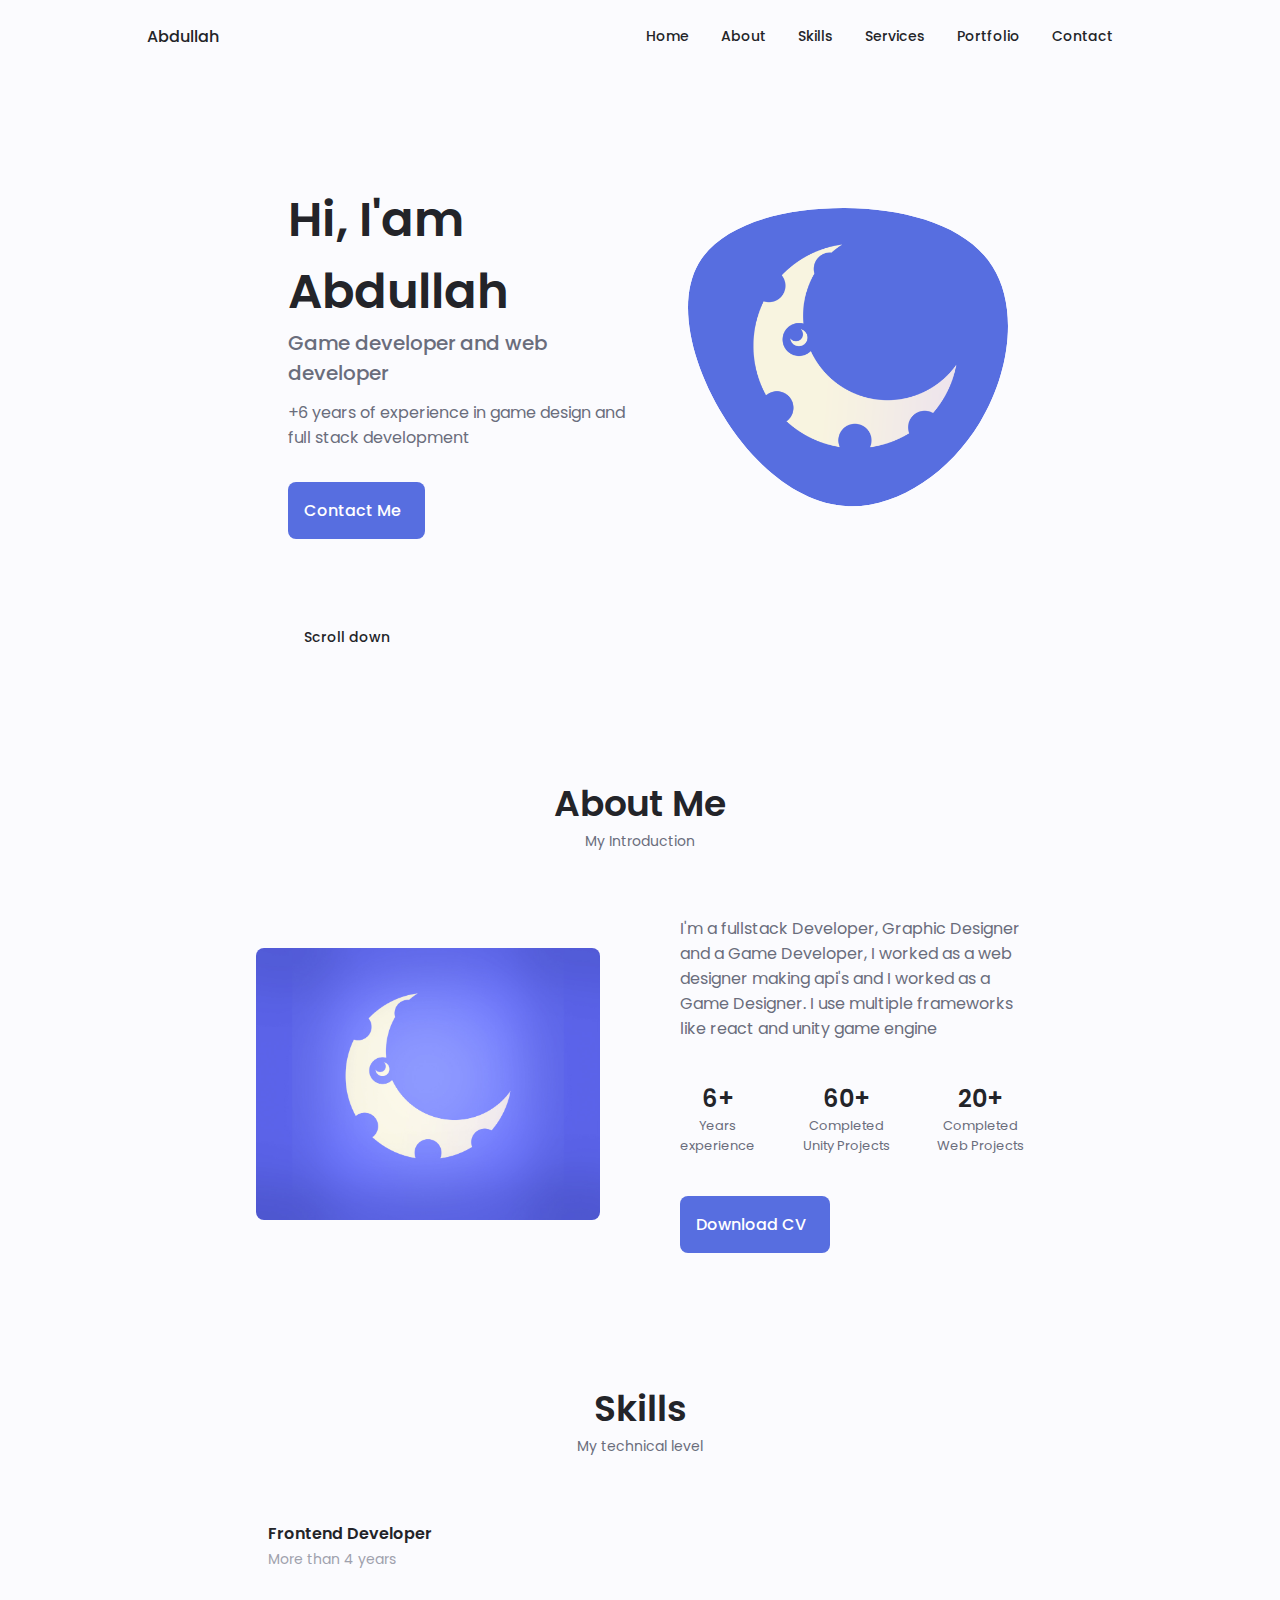
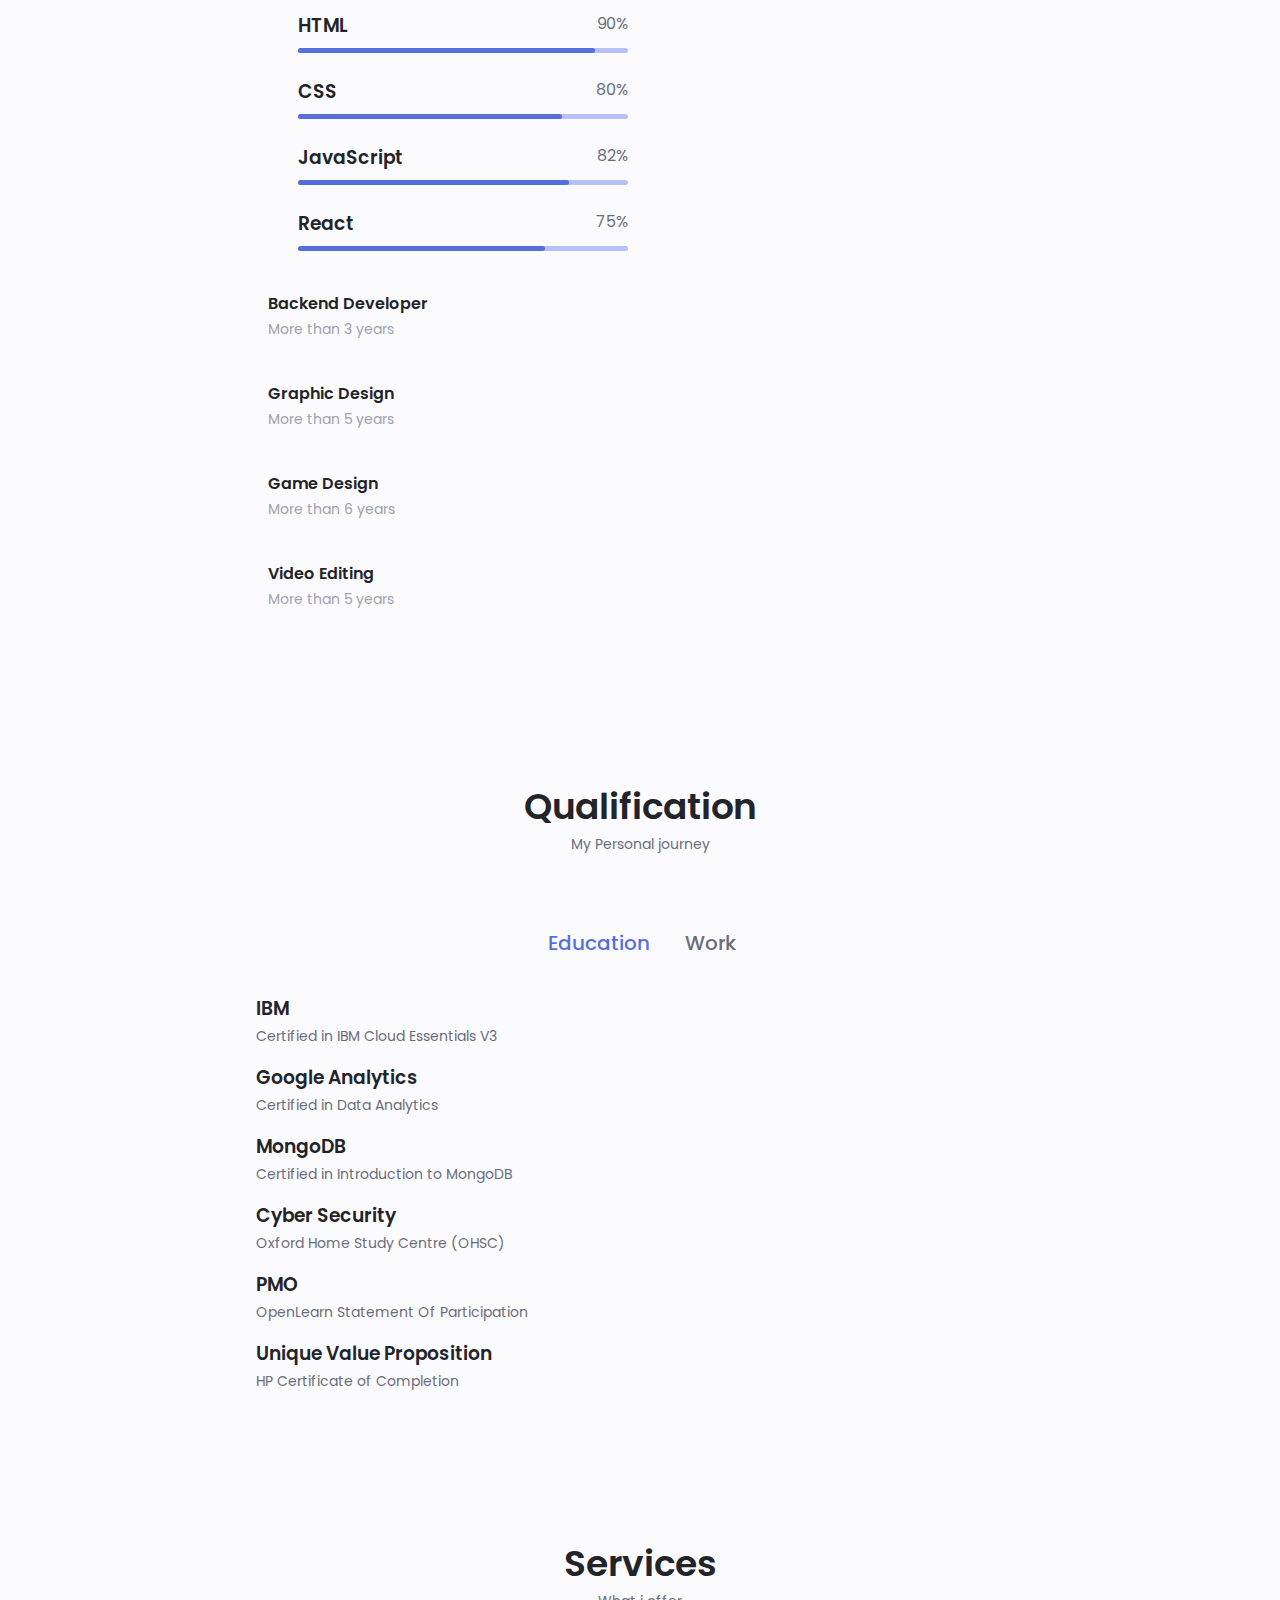
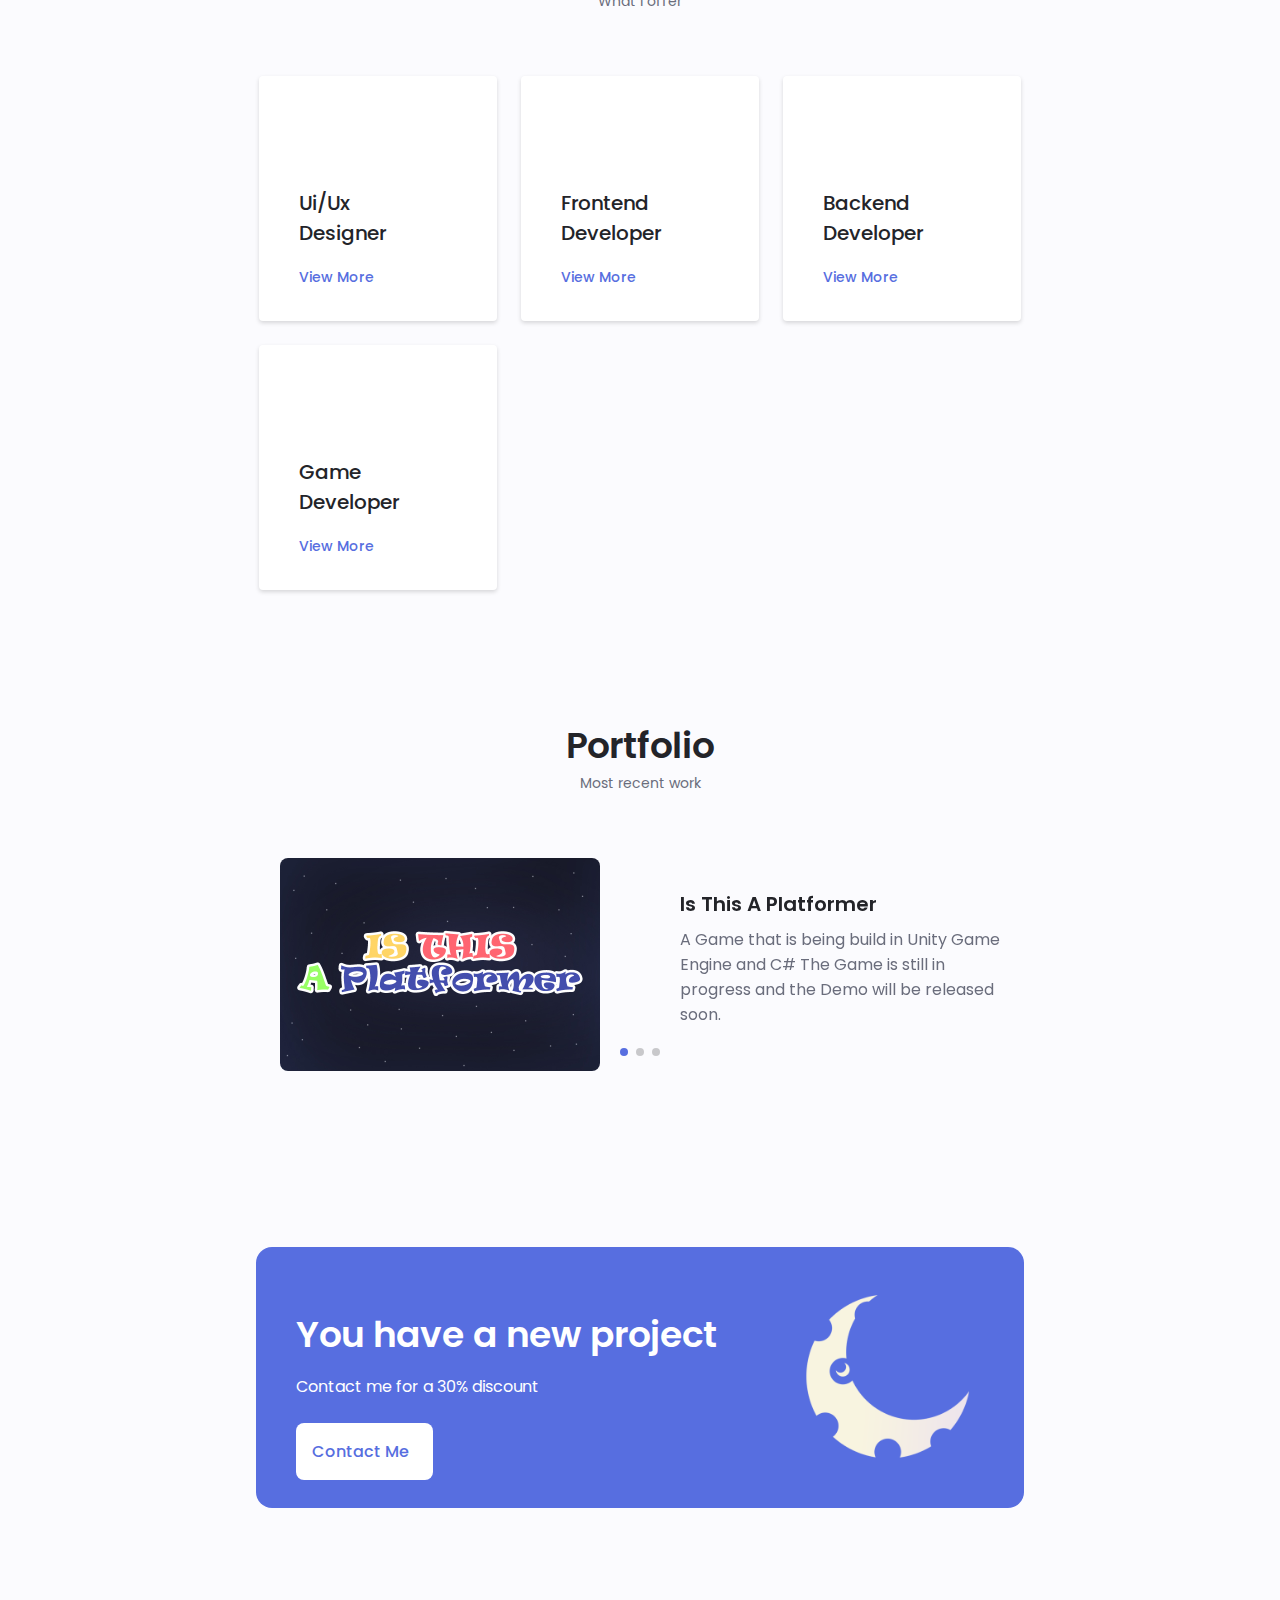
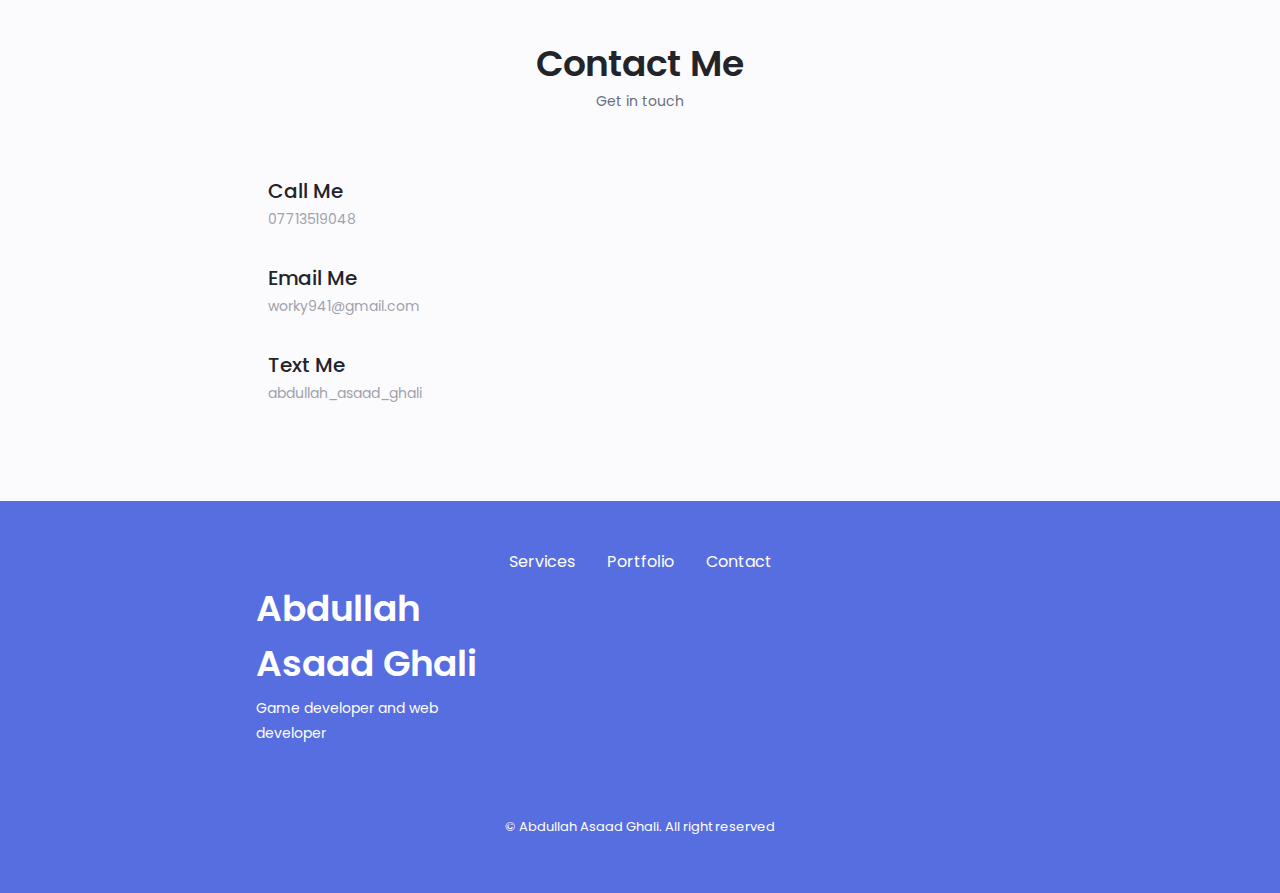
==== index.html @ 61ffcf7c "Add files via upload" ====
<!DOCTYPE html>
<html lang="en">
<head>
    <meta charset="UTF-8">
    <meta http-equiv="X-UA-Compatible" content="IE=edge">
    <meta name="viewport" content="width=device-width, initial-scale=1.0">
    <!--==================== UNICONS ====================-->
    <link rel="stylesheet" href="https://unicons.iconscout.com/release/v4.0.8/css/line.css">
    <!--==================== SWIPER JS ====================-->
    <link rel="stylesheet" href="https://cdn.jsdelivr.net/npm/swiper@10/swiper-bundle.min.css"/>
    <!--==================== MAIN JS ====================-->
    <link rel="stylesheet" href="Css/style.css">
    <title>Home Page</title>
</head>
<body>
    <!--==================== HEADER ====================-->
    <header class="header" id="header">
        <nav class="nav container">
            <a href="index.html" class="nav__logo">Abdullah</a>

            <div class="nav__menu" id="nav-menu">
                <ul class="nav__list grid">
                    <li class="nav__item">
                        <a href="#home" class="nav__link">
                            <i class="uil uil-estate nav__icon"></i> Home
                        </a>
                    </li>

                    <li class="nav__item">
                        <a href="#about" class="nav__link">
                            <i class="uil uil-user nav__icon"></i> About
                        </a>
                    </li>

                    <li class="nav__item">
                        <a href="#skills" class="nav__link">
                            <i class="uil uil-file-download-alt nav__icon"></i> Skills
                        </a>
                    </li>

                    <li class="nav__item">
                        <a href="#services" class="nav__link">
                            <i class="uil uil-briefcase-alt nav__icon"></i> Services
                        </a>
                    </li>

                    <li class="nav__item">
                        <a href="#portfolio" class="nav__link">
                            <i class="uil uil-scenery nav__icon"></i> Portfolio
                        </a>
                    </li>

                    <li class="nav__item">
                        <a href="#contact" class="nav__link">
                            <i class="uil uil-message nav__icon"></i> Contact
                        </a>
                    </li>
                </ul>
                <i class="uil uil-times nav__close" id="nav-close"></i>
            </div>

            <div class="nav_btns">
                <!--Theme change Button-->
                <i class="uil uil-moon change-theme" id="theme-button"></i>

                <div class="nav_toggle" id="nav-toggle">
                    <i class="uil uil-apps"></i>
                </div>
            </div>
        </nav>
    </header>

    <!--==================== MAIN ====================-->
    <main class="main">
        <!--==================== HOME ====================-->
        <section class="home section" id="home">
            <div class="home__container container grid">
                <div class="home__content grid">
                    <div class="home__social">
                        <a href="https://www.facebook.com/CAAGHH?mibextid=ZbWKwL" target="_blank" class="home__social-icon">
                            <i class="uil uil-facebook"></i>
                        </a>

                        <a href="https://instagram.com/abdullah_asaad_ghali?utm_source=qr&igshid=MzNlNGNkZWQ4Mg%3D%3D" target="_blank" class="home__social-icon">
                            <i class="uil uil-instagram"></i>
                        </a>

                        <a href="https://www.linkedin.com/in/abdullah-asaad-ghali-0137a5255/" target="_blank" class="home__social-icon">
                            <i class="uil uil-linkedin"></i>
                        </a>
                    </div>

                    <div class="home__img">
                        <svg class="home__blob" viewBox="0 0 200 187" xmlns="http://www.w3.org/2000/svg" xmlns:xlink="http://www.w3.org/1999/xlink">
                            <mask id="mask0" mask-type="alpha">
                                <path d="M190.312 36.4879C206.582 62.1187 201.309 102.826 182.328 134.186C163.346 165.547 
                                130.807 187.559 100.226 186.353C69.6454 185.297 41.0228 161.023 21.7403 129.362C2.45775 
                                97.8511 -7.48481 59.1033 6.67581 34.5279C20.9871 10.1032 59.7028 -0.149132 97.9666 
                                0.00163737C136.23 0.303176 174.193 10.857 190.312 36.4879Z"/>
                            </mask>
                            <g mask="url(#mask0)">
                                <path d="M190.312 36.4879C206.582 62.1187 201.309 102.826 182.328 134.186C163.346 
                                165.547 130.807 187.559 100.226 186.353C69.6454 185.297 41.0228 161.023 21.7403 
                                129.362C2.45775 97.8511 -7.48481 59.1033 6.67581 34.5279C20.9871 10.1032 59.7028 
                                -0.149132 97.9666 0.00163737C136.23 0.303176 174.193 10.857 190.312 36.4879Z"/>
                                
                                <image class="home__blob-img" x='12' y='18' href="images/perfil.png"/>
                            </g>
                        </svg>
                    </div>

                    <div class="home__data">
                        <h1 class="home__title">Hi, I'am Abdullah</h1>
                        <h3 class="home__subtitle">Game developer and web developer</h3>
                        <p class="home__description">+6 years of experience in game design and full stack development</p>
                        <a href="#contact" class="button button--flex">
                            Contact Me<i class="uil uil-message button__icon"></i>
                        </a>
                    </div>
                </div>

                <div class="home__scroll">
                    <a href="#about" class="home__scroll-button button--flex">
                        <i class="uil uil-mouse-alt home__scroll-mouse"></i>
                        <span class="home__scroll-name">Scroll down</span>
                        <i class="uil uil-arrow-down home__scroll-arrow"></i>
                    </a>
                </div>
            </div>
        </section>

        <!--==================== ABOUT ====================-->
        <section class="about section" id="about">
            <h2 class="section__title">About Me</h2>
            <span class="section__subtitle">My Introduction</span>

            <div class="about__container container grid">
                <img src="images/about.jpg" class="about__img">

                <div class="about__data">
                    <p class="about__description">I'm a fullstack Developer, Graphic Designer and a Game Developer, I worked as a web designer making api's and I worked as a Game Designer. I
                        use multiple frameworks like react and unity game engine
                    </p>

                    <div class="about__info">
                        <div>
                            <span class="about__info-title">6+</span>
                            <span class="about__info-name">Years <br> experience</span>
                        </div>

                        <div>
                            <span class="about__info-title">60+</span>
                            <span class="about__info-name">Completed <br> Unity Projects</span>
                        </div>

                        <div>
                            <span class="about__info-title">20+</span>
                            <span class="about__info-name">Completed <br> Web Projects</span>
                        </div>
                    </div>

                    <div class="about__buttons">
                        <a download="" href="pdfs/resume.pdf" class="button button--flex">
                            Download CV<i class="uil uil-file-download button__icon"></i>
                        </a>
                    </div>
                </div>
            </div>
        </section>

        <!--==================== SKILLS ====================-->
        <section class="skills section" id="skills">
            <h2 class="section__title">Skills</h2>
            <span class="section__subtitle">My technical level</span>

            <div class="skills__container container grid">
                <div>
                    <!--== SKILLS 1 ==-->
                    <div class="skills__content skills__open">
                        <div class="skills__header">
                            <i class="uil uil-brackets-curly skills__icon"></i>

                            <div>
                                <h1 class="skills__title">Frontend Developer</h1>
                                <span class="skills__subtitle"> More than 4 years</span>
                            </div>

                            <i class="uil uil-angle-down skills__arrow"></i>
                        </div>

                        <div class="skills__list grid">

                            <div class="skills__data">
                                <div class="skills__titles">
                                    <h3 class="skills__name">HTML</h3>
                                    <span class="skills__number">90%</span>
                                </div>
                                <div class="skills__bar">
                                    <span class="skills__percentage skills__html"></span>
                                </div>
                            </div>

                            <div class="skills__data">
                                <div class="skills__titles">
                                    <h3 class="skills__name">CSS</h3>
                                    <span class="skills__number">80%</span>
                                </div>
                                <div class="skills__bar">
                                    <span class="skills__percentage skills__css"></span>
                                </div>
                            </div>

                            <div class="skills__data">
                                <div class="skills__titles">
                                    <h3 class="skills__name">JavaScript</h3>
                                    <span class="skills__number">82%</span>
                                </div>
                                <div class="skills__bar">
                                    <span class="skills__percentage skills__js"></span>
                                </div>
                            </div>

                            <div class="skills__data">
                                <div class="skills__titles">
                                    <h3 class="skills__name">React</h3>
                                    <span class="skills__number">75%</span>
                                </div>
                                <div class="skills__bar">
                                    <span class="skills__percentage skills__react"></span>
                                </div>
                            </div>

                        </div>
                    </div>
                    <!--== SKILLS 2 ==-->
                    <div class="skills__content skills__close">
                        <div class="skills__header">
                            <i class="uil uil-server-alt skills__icon"></i>

                            <div>
                                <h1 class="skills__title">Backend Developer</h1>
                                <span class="skills__subtitle"> More than 3 years</span>
                            </div>

                            <i class="uil uil-angle-down skills__arrow"></i>
                        </div>

                        <div class="skills__list grid">

                            <div class="skills__data">
                                <div class="skills__titles">
                                    <h3 class="skills__name">NodeJs</h3>
                                    <span class="skills__number">70%</span>
                                </div>
                                <div class="skills__bar">
                                    <span class="skills__percentage skills__node"></span>
                                </div>
                            </div>

                            <div class="skills__data">
                                <div class="skills__titles">
                                    <h3 class="skills__name">PHP</h3>
                                    <span class="skills__number">80%</span>
                                </div>
                                <div class="skills__bar">
                                    <span class="skills__percentage skills__php"></span>
                                </div>
                            </div>

                            <div class="skills__data">
                                <div class="skills__titles">
                                    <h3 class="skills__name">SQL</h3>
                                    <span class="skills__number">82%</span>
                                </div>
                                <div class="skills__bar">
                                    <span class="skills__percentage skills__sql"></span>
                                </div>
                            </div>

                            <div class="skills__data">
                                <div class="skills__titles">
                                    <h3 class="skills__name">Firebase</h3>
                                    <span class="skills__number">75%</span>
                                </div>
                                <div class="skills__bar">
                                    <span class="skills__percentage skills__firebase"></span>
                                </div>
                            </div>
                        </div>
                    </div>
                    <!--== SKILLS 3 ==-->
                    <div class="skills__content skills__close">
                        <div class="skills__header">
                            <i class="uil uil-images skills__icon"></i>

                            <div>
                                <h1 class="skills__title">Graphic Design</h1>
                                <span class="skills__subtitle"> More than 5 years</span>
                            </div>

                            <i class="uil uil-angle-down skills__arrow"></i>
                        </div>

                        <div class="skills__list grid">

                            <div class="skills__data">
                                <div class="skills__titles">
                                    <h3 class="skills__name">Figma</h3>
                                    <span class="skills__number">70%</span>
                                </div>
                                <div class="skills__bar">
                                    <span class="skills__percentage skills__figma"></span>
                                </div>
                            </div>

                            <div class="skills__data">
                                <div class="skills__titles">
                                    <h3 class="skills__name">Adobe Photoshop</h3>
                                    <span class="skills__number">80%</span>
                                </div>
                                <div class="skills__bar">
                                    <span class="skills__percentage skills__photoshop"></span>
                                </div>
                            </div>

                            <div class="skills__data">
                                <div class="skills__titles">
                                    <h3 class="skills__name">Asprite</h3>
                                    <span class="skills__number">82%</span>
                                </div>
                                <div class="skills__bar">
                                    <span class="skills__percentage skills__asprite"></span>
                                </div>
                            </div>
                       </div>
                    </div>
                    <!--== SKILLS 4 ==-->
                    <div class="skills__content skills__close">
                        <div class="skills__header">
                            <i class="uil uil-processor skills__icon"></i>

                            <div>
                                <h1 class="skills__title">Game Design</h1>
                                <span class="skills__subtitle"> More than 6 years</span>
                            </div>

                            <i class="uil uil-angle-down skills__arrow"></i>
                        </div>

                        <div class="skills__list grid">

                            <div class="skills__data">
                                <div class="skills__titles">
                                    <h3 class="skills__name">Unity Game Engine</h3>
                                    <span class="skills__number">98%</span>
                                </div>
                                <div class="skills__bar">
                                    <span class="skills__percentage skills__unity"></span>
                                </div>
                            </div>

                            <div class="skills__data">
                                <div class="skills__titles">
                                    <h3 class="skills__name">C#</h3>
                                    <span class="skills__number">95%</span>
                                </div>
                                <div class="skills__bar">
                                    <span class="skills__percentage skills__c"></span>
                                </div>
                            </div>

                            <div class="skills__data">
                                <div class="skills__titles">
                                    <h3 class="skills__name">Blender</h3>
                                    <span class="skills__number">81%</span>
                                </div>
                                <div class="skills__bar">
                                    <span class="skills__percentage skills__blender"></span>
                                </div>
                            </div>
                        </div>
                    </div>
                    <!--== SKILLS 5 ==-->
                    <div class="skills__content skills__close">
                        <div class="skills__header">
                            <i class="uil uil-video skills__icon"></i>

                            <div>
                                <h1 class="skills__title">Video Editing</h1>
                                <span class="skills__subtitle"> More than 5 years</span>
                            </div>

                            <i class="uil uil-angle-down skills__arrow"></i>
                        </div>

                        <div class="skills__list grid">

                            <div class="skills__data">
                                <div class="skills__titles">
                                    <h3 class="skills__name">Adobe Premiere</h3>
                                    <span class="skills__number">88%</span>
                                </div>
                                <div class="skills__bar">
                                    <span class="skills__percentage skills__premiere"></span>
                                </div>
                            </div>

                            <div class="skills__data">
                                <div class="skills__titles">
                                    <h3 class="skills__name">Adobe Auditon</h3>
                                    <span class="skills__number">65%</span>
                                </div>
                                <div class="skills__bar">
                                    <span class="skills__percentage skills__auditon"></span>
                                </div>
                            </div>

                            <div class="skills__data">
                                <div class="skills__titles">
                                    <h3 class="skills__name">FL Studio</h3>
                                    <span class="skills__number">64%</span>
                                </div>
                                <div class="skills__bar">
                                    <span class="skills__percentage skills__fl"></span>
                                </div>
                            </div>
                        </div>
                    </div>
                </div>
            </div>
        </section>

        <!--==================== QUALIFICATION ====================-->
        <section class="qualification section">
            <h2 class="section__title">Qualification</h2>
            <span class="section__subtitle">My Personal journey</span>

            <div class="qualification__container container">
                <div class="qualification__tabs">
                    <div class="qualification__button buttpn--flex qualification__active" data-target="#education">
                        <i class="uil uil-graduation-cap qualification__icon"></i>
                        Education
                    </div>

                    <div class="qualification__button buttpn--flex" data-target="#work">
                        <i class="uil uil-briefcase-alt qualification__icon"></i>
                        Work
                    </div>
                </div>

                <div class="qualification__section">
                    <!--===== QUALIFICATION Content 1=====-->
                    <div class="qualification__content qualification__active" data-content id="education">
                        <!--===== QUALIFICATION 1=====-->
                        <div class="qualification__data">
                            <div>
                                <h3 class="qualification_title">IBM</h3>
                                <span class="qualification__subtitle">Certified in IBM Cloud Essentials V3</span>
                            </div>
                        </div>

                        <!--===== QUALIFICATION 2=====-->
                        <div class="qualification__data">
                            <div>
                                <h3 class="qualification_title">Google Analytics</h3>
                                <span class="qualification__subtitle">Certified in Data Analytics</span>
                            </div>
                        </div>

                        <!--===== QUALIFICATION 3=====-->
                        <div class="qualification__data">
                            <div>
                                <h3 class="qualification_title">MongoDB</h3>
                                <span class="qualification__subtitle">Certified in Introduction to MongoDB</span>
                            </div>
                        </div>

                        <!--===== QUALIFICATION 4=====-->
                        <div class="qualification__data">
                            <div>
                                <h3 class="qualification_title">Cyber Security</h3>
                                <span class="qualification__subtitle">Oxford Home Study Centre (OHSC)</span>
                            </div>
                        </div>

                        <!--===== QUALIFICATION 5=====-->
                        <div class="qualification__data">
                            <div>
                                <h3 class="qualification_title">PMO</h3>
                                <span class="qualification__subtitle">OpenLearn Statement Of Participation</span>
                            </div>
                        </div>

                        <!--===== QUALIFICATION 6=====-->
                        <div class="qualification__data">
                            <div>
                                <h3 class="qualification_title">Unique Value Proposition</h3>
                                <span class="qualification__subtitle">HP Certificate of Completion</span>
                            </div>
                        </div>
                    </div>
                        <!--===== QUALIFICATION Content 2=====-->
                    <div class="qualification__content" data-content id="work">
                        <!--===== QUALIFICATION 1=====-->
                        <div class="qualification__data">
                            <div>
                                <h3 class="qualification_title">Teethmon</h3>
                                <span class="qualification__subtitle">Web Developer / IT Manager</span>
                            </div>
                        </div>

                        <!--===== QUALIFICATION 2=====-->
                        <div class="qualification__data">
                            <div>
                                <h3 class="qualification_title">Aldr</h3>
                                <span class="qualification__subtitle">IT Manager</span>
                            </div>
                        </div>

                        <!--===== QUALIFICATION 3=====-->
                        <div class="qualification__data">
                            <div>
                                <h3 class="qualification_title">Dino</h3>
                                <span class="qualification__subtitle">Full Stack Developer</span>
                            </div>
                        </div>

                        <!--===== QUALIFICATION 4=====-->
                        <div class="qualification__data">
                            <div>
                                <h3 class="qualification_title">Is This A Platformer</h3>
                                <span class="qualification__subtitle">Game Developer</span>
                            </div>
                        </div>

                        <!--===== QUALIFICATION 5=====-->
                        <div class="qualification__data">
                            <div>
                                <h3 class="qualification_title">Al-Mustaqbal University</h3>
                                <span class="qualification__subtitle">Full Stack Developer / Freelancing</span>
                            </div>
                        </div>
                    </div>
                </div>
                
            </div>
        </section>

        <!--==================== SERVICES ====================-->
        <section class="services section" id="services">
            <h2 class="section__title">Services</h2>
            <span class="section__subtitle">What i offer</span>

            <div class="services__container container grid">
                <div class="services__content">
                    <div>
                        <i class="uil uil-window-grid services__icon"></i>
                        <h3 class="services__title">Ui/Ux <br> Designer</h3>
                    </div>

                    <span class="button button--flex button--small button--link services__button">
                        View More <i class="uil uil-arrow-right button__icon"></i>
                    </span>

                    <div class="services__modal">
                        <div class="services__modal-content">
                            <h4 class="services__modal-title">Ui/Ux <br> Designer</h4>
                            <i class="uil uil-times services__modal-close"></i>

                            <ul class="services__modal-services grid">
                                <li class="services__modal-service">
                                    <i class="uil uil-check-circle services__modal-icon"></i>
                                    <p>I develop the user interface.</p>
                                </li>

                                <li class="services__modal-service">
                                    <i class="uil uil-check-circle services__modal-icon"></i>
                                    <p>web page development.</p>
                                </li>

                                <li class="services__modal-service">
                                    <i class="uil uil-check-circle services__modal-icon"></i>
                                    <p>I create ux element intractions.</p>
                                </li>
                                
                                <li class="services__modal-service">
                                    <i class="uil uil-check-circle services__modal-icon"></i>
                                    <p>I postition your company brand.</p>
                                </li>
                            </ul>
                        </div>
                    </div>
                </div>

                <div class="services__content">
                    <div>
                        <i class="uil uil-arrow services__icon"></i>
                        <h3 class="services__title">Frontend <br> Developer</h3>
                    </div>

                    <span class="button button--flex button--small button--link services__button">
                        View More <i class="uil uil-arrow-right button__icon"></i>
                    </span>

                    <div class="services__modal">
                        <div class="services__modal-content">
                            <h4 class="services__modal-title">Frontend <br> Developer</h4>
                            <i class="uil uil-times services__modal-close"></i>

                            <ul class="services__modal-services grid">
                                <li class="services__modal-service">
                                    <i class="uil uil-check-circle services__modal-icon"></i>
                                    <p>I develop the user interface.</p>
                                </li>

                                <li class="services__modal-service">
                                    <i class="uil uil-check-circle services__modal-icon"></i>
                                    <p>web page development.</p>
                                </li>

                                <li class="services__modal-service">
                                    <i class="uil uil-check-circle services__modal-icon"></i>
                                    <p>I create ux element intractions.</p>
                                </li>
                                
                                <li class="services__modal-service">
                                    <i class="uil uil-check-circle services__modal-icon"></i>
                                    <p>I postition your company brand.</p>
                                </li>
                            </ul>
                        </div>
                    </div>
                </div>

                <div class="services__content">
                    <div>
                        <i class="uil uil-database services__icon"></i>
                        <h3 class="services__title">Backend <br> Developer</h3>
                    </div>

                    <span class="button button--flex button--small button--link services__button">
                        View More <i class="uil uil-arrow-right button__icon"></i>
                    </span>

                    <div class="services__modal">
                        <div class="services__modal-content">
                            <h4 class="services__modal-title">Backend <br> Developer</h4>
                            <i class="uil uil-times services__modal-close"></i>

                            <ul class="services__modal-services grid">
                                <li class="services__modal-service">
                                    <i class="uil uil-check-circle services__modal-icon"></i>
                                    <p>I develop the APIs.</p>
                                </li>

                                <li class="services__modal-service">
                                    <i class="uil uil-check-circle services__modal-icon"></i>
                                    <p>I develop the Business Logic</p>
                                </li>

                                <li class="services__modal-service">
                                    <i class="uil uil-check-circle services__modal-icon"></i>
                                    <p>I create a Security System.</p>
                                </li>
                                
                                <li class="services__modal-service">
                                    <i class="uil uil-check-circle services__modal-icon"></i>
                                    <p>I Manage your data in a database.</p>
                                </li>

                                <li class="services__modal-service">
                                    <i class="uil uil-check-circle services__modal-icon"></i>
                                    <p>I optimize the Scalability and Performance.</p>
                                </li>
                            </ul>
                        </div>
                    </div>
                </div>

                <div class="services__content">
                    <div>
                        <i class="uil uil-processor services__icon"></i>
                        <h3 class="services__title">Game <br> Developer</h3>
                    </div>

                    <span class="button button--flex button--small button--link services__button">
                        View More <i class="uil uil-arrow-right button__icon"></i>
                    </span>

                    <div class="services__modal">
                        <div class="services__modal-content">
                            <h4 class="services__modal-title">Game <br> Developer</h4>
                            <i class="uil uil-times services__modal-close"></i>

                            <ul class="services__modal-services grid">
                                <li class="services__modal-service">
                                    <i class="uil uil-check-circle services__modal-icon"></i>
                                    <p>I Manage the Conceptualization and Design</p>
                                </li>

                                <li class="services__modal-service">
                                    <i class="uil uil-check-circle services__modal-icon"></i>
                                    <p>Programming and Development for the Core Game Mechanics</p>
                                </li>

                                <li class="services__modal-service">
                                    <i class="uil uil-check-circle services__modal-icon"></i>
                                    <p>I provide Art and Animation.</p>
                                </li>
                                
                                <li class="services__modal-service">
                                    <i class="uil uil-check-circle services__modal-icon"></i>
                                    <p>I Manage Sound and Music.</p>
                                </li>

                                <li class="services__modal-service">
                                    <i class="uil uil-check-circle services__modal-icon"></i>
                                    <p>Bug Testing and Playtesting.</p>
                                </li>

                                <li class="services__modal-service">
                                    <i class="uil uil-check-circle services__modal-icon"></i>
                                    <p>I Manage the UI/UX Design for the game.</p>
                                </li>
                            </ul>
                        </div>
                    </div>
                </div>
            </div>
        </section>

        <!--==================== PORTFOLIO ====================-->
        <section class="portfolio section" id="portfolio">
            <h2 class="section__title">Portfolio</h2>
            <span class="section__subtitle">Most recent work</span>

            <div class="portfolio__container container swiper mySwiper">
                <div class="swiper-wrapper">
                    <div class="portfolio__content grid swiper-slide">
                        <img src="images/portfolio1.jpg" class="portfolio__img">

                        <div class="portfolio__data">
                            <h3 class="portfolio__title">Is This A Platformer</h3>
                            <p class="portfolio__description">
                                A Game that is being build in Unity Game Engine and C# The Game is still in progress and the Demo will be released soon.
                            </p>
                        </div>
                    </div>

                    <div class="portfolio__content grid swiper-slide">
                        <img src="images/portfolio2.jpg" class="portfolio__img">

                        <div class="portfolio__data">
                            <h3 class="portfolio__title">Dino Platform</h3>
                            <p class="portfolio__description">
                                Video sharing Website made for Iraq and middle east content creators made with Nodjs and React and it is still in progress.
                            </p>
                        </div>
                    </div>

                    <div class="portfolio__content grid swiper-slide">
                        <img src="images/portfolio3.jpg" class="portfolio__img">

                        <div class="portfolio__data">
                            <h3 class="portfolio__title">Teethmon Blogs Website</h3>
                            <p class="portfolio__description">
                                Website adaptable to all devices, used to share medical researchs and blogs in Iraq.
                            </p>
                        </div>
                    </div>
                </div>

                <div class="swiper-button-next">
                    <i class="uil uil-angle-right-b swiper-portfolio-icon"></i>
                </div>
                <div class="swiper-button-prev">
                    <i class="uil uil-angle-left-b swiper-portfolio-icon"></i>
                </div>

                <div class="swiper-pagination"></div>
            </div>
        </section>

        <!--==================== PROJECT IN MIND ====================-->
        <section class="project section">
            <div class="project__bg">
                <div class="project__container container grid">
                    <div class="project__data">
                        <h2 class="project__title">You have a new project</h2>
                        <p class="project__description">Contact me for a 30% discount</p>
                        <a href="#contact" class="button button--flex button--white">
                            Contact Me
                             <i class="uil uil-message project__icon button__icon"></i>
                        </a>
                    </div>

                    <img src="images/project.png" class="project__img">
                </div>
            </div>
        </section>

        <!--==================== CONTACT ME ====================-->
        <section class="contact section" id="contact">
            <h2 class="section__title">Contact Me</h2>
            <span class="section__subtitle">Get in touch</span>

            <div class="contact__container container grid">
                <div>
                    <div class="contact__information">
                        <i class="uil uil-phone contact__icon"></i>

                        <div>
                            <h3 class="contact__title">Call Me</h3>
                            <span class="contact__subtitle">07713519048</span>
                        </div>
                    </div>

                    <div class="contact__information">
                        <i class="uil uil-envelopes contact__icon"></i>

                        <div>
                            <h3 class="contact__title">Email Me</h3>
                            <span class="contact__subtitle">worky941@gmail.com</span>
                        </div>
                    </div>

                    <div class="contact__information">
                        <i class="uil uil-instagram contact__icon"></i>

                        <div>
                            <h3 class="contact__title">Text Me</h3>
                            <span class="contact__subtitle">abdullah_asaad_ghali</span>
                        </div>
                    </div>
                </div>
            </div>
        </section>
    </main>

    <!--==================== FOOTER ====================-->
    <footer class="footer">
        <div class="footer__bg">
            <div class="footer__container container grid">
                <div>
                    <h1 class="footer__title">Abdullah Asaad Ghali</h1>
                    <span class="footer__subtitle">Game developer and web developer</span>
                </div>

                <ul class="footer__links">
                    <li>
                        <a href="#services" class="footer__link">Services</a>
                    </li>

                    <li>
                        <a href="#portfolio" class="footer__link">Portfolio</a>
                    </li>

                    <li>
                        <a href="#contact" class="footer__link">Contact</a>
                    </li>
                </ul>
                <div class="footer__socials">
                    <a href="https://www.facebook.com/CAAGHH?mibextid=ZbWKwL" target="_blank" class="footer_social">
                        <i class="uil uil-facebook"></i>
                    </a>

                    <a href="https://instagram.com/abdullah_asaad_ghali?utm_source=qr&igshid=MzNlNGNkZWQ4Mg%3D%3D" target="_blank" class="footer_social">
                        <i class="uil uil-instagram"></i>
                    </a>

                    <a href="https://www.linkedin.com/in/abdullah-asaad-ghali-0137a5255/" target="_blank" class="footer_social">
                        <i class="uil uil-linkedin"></i>
                    </a>
                </div>
            </div>
            <p class="footer__copy">&#169; Abdullah Asaad Ghali. All right reserved</p>
        </div>
    </footer>
    
    <!--==================== SWIPER JS ====================-->
    <script src="https://cdn.jsdelivr.net/npm/swiper@10/swiper-bundle.min.js"></script>
    <!--==================== MAIN JS ====================-->
    <script src="Js/main.js"></script>
</body>
</html>
---- Css/style.css ----
/*==================== GOOGLE FONTS ====================*/
@import url("https://fonts.googleapis.com/css2?family=Poppins:wght@400;500;600&display=swap");

/*==================== VARIABLES CSS ====================*/
:root {
    --header-height: 3rem;

    /*========== Colors ==========*/
    /* Change favorite color */
    --hue-color: 230; /*Purple 250 - Green 142 - Blue 230 - Pink 340*/

    /* HSL color mode */
    --first-color: hsl(var(--hue-color), 69%, 61%);
    --first-color-second: hsl(var(--hue-color), 69%, 61%);
    --first-color-alt: hsl(var(--hue-color), 57%, 53%);
    --first-color-lighter: hsl(var(--hue-color), 92%, 85%);
    --title-color: hsl(var(--hue-color), 8%, 15%);
    --text-color: hsl(var(--hue-color), 8%, 45%);
    --text-color-light: hsl(var(--hue-color), 8%, 65%);
    --input-color: hsl(var(--hue-color), 70%, 96%);
    --body-color: hsl(var(--hue-color), 60%, 99%);
    --container-color: #fff;
    --scroll-bar-color: hsl(var(--hue-color), 12%, 90%);
    --scroll-thumb-color: hsl(var(--hue-color), 12%, 80%);

    /*========== Font and typography ==========*/
    --body-font: 'Poppins', sans-serif;

    /* .5rem = 8px, 1rem = 16px, 1.5rem = 24px ... */
    --big-font-size: 2rem;
    --h1-font-size: 1.5rem;
    --h2-font-size: 1.25rem;
    --h3-font-size: 1.125rem;
    --normal-font-size: .938rem;
    --small-font-size: .813rem;
    --smaller-font-size: .75rem;

    /*========== Font weight ==========*/
    --font-medium: 500;
    --font-semi-bold: 600;

    /*========== Margenes Bottom ==========*/
    /* .25rem = 4px, .5rem = 8px, .75rem = 12px ... */
    --mb-0-25: .25rem;
    --mb-0-5: .5rem;
    --mb-0-75: .75rem;
    --mb-1: 1rem;
    --mb-1-5: 1.5rem;
    --mb-2: 2rem;
    --mb-2-5: 2.5rem;
    --mb-3: 3rem;

    /*========== z index ==========*/
    --z-tooltip: 10;
    --z-fixed: 100;
    --z-modal: 1000;
}

/* Font size for large devices */
@media screen and (min-width: 968px) {
    :root {
        --big-font-size: 3rem;
        --h1-font-size: 2.25rem;
        --h2-font-size: 1.5rem;
        --h3-font-size: 1.25rem;
        --normal-font-size: 1rem;
        --small-font-size: .875rem;
        --smaller-font-size: .813rem;
        --scroll-bar-color: hsl(var(--hue-color), 12%, 90%);
        --scroll-thumb-color: hsl(var(--hue-color), 12%, 80%);
    }
}

/*========== Variables Dark theme ==========*/
body.dark-theme{
  --first-color-second: hsl(var(--hue-color), 30%, 8%);
  --title-color: hsl(var(--hue-color), 8%, 95%);
  --text-color: hsl(var(--hue-color), 8%, 75%);
  --input-color: hsl(var(--hue-color), 29%, 16%);
  --body-color: hsl(var(--hue-color), 28%, 12%);
  --container-color: hsl(var(--hue-color), 29%, 16%);
  --scroll-bar-color: hsl(var(--hue-color), 12%, 48%);
  --scroll-thumb-color: hsl(var(--hue-color), 12%, 36%);
}

/*========== Button Dark/Light ==========*/
.nav_btns{
  display: flex;
  align-items: center;
}

.change-theme{
  font-size: 1.25rem;
  color: var(--title-color);
  margin-right: var(--mb-1);
  cursor: pointer;
}

.change-theme:hover{
  color: var(--first-color);
}

/*==================== BASE ====================*/
* {
  box-sizing: border-box;
  padding: 0;
  margin: 0;
}

html {
  scroll-behavior: smooth;
}

body {
  margin: 0 0 var(--header-height) 0;
  font-family: var(--body-font);
  font-size: var(--normal-font-size);
  background-color: var(--body-color);
  color: var(--text-color);
}

h1, h2, h3, h4 {
  color: var(--title-color);
  font-weight: var(--font-semi-bold);
}

ul {
  list-style: none;
}

a {
  text-decoration: none;
}

img {
  max-width: 100%;
  height: auto;
}

/*==================== REUSABLE CSS CLASSES ====================*/
.section {
  padding: 2rem 0 4rem;
}

.section__title {
  font-size: var(--h1-font-size);
  color: var(--title-color);
}

.section__subtitle {
  display: block;
  font-size: var(--small-font-size);
  margin-bottom: var(--mb-3);
}

.section__title, 
.section__subtitle {
  text-align: center;
}

/*==================== LAYOUT ====================*/
.container {
  max-width: 768px;
  margin-left: var(--mb-1-5);
  margin-right: var(--mb-1-5);
}

.grid {
  display: grid;
  gap: 1.5rem;
}

.header {
  width: 100%;
  position: fixed;
  bottom: 0;
  left: 0;
  z-index: var(--z-fixed);
  background-color: var(--body-color);
}

/*==================== NAV ====================*/
.nav{
  max-width: 986px;
  height: var(--header-height);
  display: flex;
  justify-content: space-between;
  align-items: center;
}

.nav__logo,
.nav__toggle{
  color: var(--title-color);
  font-weight: var(--font-medium);
}

.nav__logo:hover{
  color: var(--first-color);
}

.nav__toggle{
  font-size: 1.1rem;
  cursor: pointer;
}

.nav__toggle:hover{
  color: var(--first-color);
}

@media screen and (max-width: 767px){
  .nav__menu{
    position: fixed;
    bottom: -100%;
    left: 0;
    width: 100%;
    background-color: var(--body-color);
    padding: 2rem 1.5rem 4rem;
    box-shadow: 0 -1px 4px rgba(0, 0, 0, .15);
    border-radius: 1.5rem 1.5rem 0 0;
    transition: .3s;
  }
}

.nav__list{
  grid-template-columns: repeat(3, 1fr);
  gap: 2rem;
}

.nav__link{
  display: flex;
  flex-direction: column;
  align-items: center;
  font-size: var(--small-font-size);
  color: var(--title-color);
  font-weight: var(--font-medium);
}

.nav__link:hover{
  color: var(--first-color);
}

.nav__icon{
  font-size: 1.2rem;
}

.nav__close{
  position: absolute;
  right: 1.3rem;
  bottom: .5rem;
  font-size: 1.5rem;
  cursor: pointer;
  color: var(--first-color);
}

.nav__close:hover{
  color: var(--first-color-alt);
}

/* show menu */
.show-menu{
  bottom: 0;
}

.nav_btns{
  cursor: pointer;
}

/* Active link */


/* Change background header */


/*==================== HOME ====================*/
.home__container{
  gap: 1rem;
}

.home__content{
  grid-template-columns: .5fr 3fr;
  padding-top: 3.5rem;
  align-items: center;
}

.home__social{
  display: grid;
  grid-template-columns: max-content;
  row-gap: 1rem;
}

.home__social-icon{
  font-size: 1.25rem;
  color: var(--first-color);
}

.home__social-icon:hover{
  color: var(--first-color-alt);
}

.home__blob{
  width: 200px;
  fill: var(--first-color );
}

.home__blob-img{
  width: 170px;
}

.home__data{
  grid-column: 1/3;
}

.home__title{
  font-size: var(--big-font-size);
}

.home__subtitle{
  font-size: var(--h3-font-size);
  color: var(--text-color);
  font-weight: var(--font-medium);
  margin-bottom: var(--mb-0-75);
}

.home__description{
  margin-bottom: var(--mb-2);
}

.home__scroll{
  display : none;
}

.home__scroll-button{
  color: var(--first-color);
  transition: .3s;
}

.home__scroll-button:hover{
  transform: translateY(.25rem);
}

.home__scroll-mouse{
  font-size: 2rem;
}

.home__scroll-name{
  font-size: var(--small-font-size);
  color: var(--title-color);
  font-weight: var(--font-medium);
  margin-right: var(--mb-0-25);
}

.home__scroll-arrow{
  font-size: 1.25rem;
}

/*==================== BUTTONS ====================*/
.button{
  display: inline-block;
  background-color: var(--first-color);
  color: #fff;
  padding: 1rem;
  border-radius: .5rem;
  font-weight: var(--font-medium);
}

.button:hover{
  background-color: var(--first-color-alt);
}

.button__icon{
  font-size: 1.25rem;
  margin-left: var(--mb-0-5);
  transition: .3s;
}

.button--white{
  background-color: #fff;
  color: var(--first-color);
}

.button--white:hover{
  background-color: #fff;
}

.button--flex{
  display: inline-flex;
  align-items: center;
}

.button--small{
  padding: .75rem 1rem;
}

.button--link{
  padding: 0;
  background-color: transparent;
  color: var(--first-color);
}

.button--link:hover{
  background-color: transparent;
  color: var(--first-color-alt);
}

/*==================== ABOUT ====================*/
.about__img{
  width: 200px;
  border-radius: .5rem;
  justify-self: center;
  align-self: center;
}

.about__description{
  text-align: center;
  margin-bottom: var(--mb-2-5);
}

.about__info{
  display: flex;
  justify-content: space-evenly;
  margin-bottom: var(--mb-2-5);
}

.about__info-title{
  font-size: var(--h2-font-size);
  font-weight: var(--font-semi-bold);
  color: var(--title-color);
}

.about__info-name{
  font-size: var(--smaller-font-size);
}

.about__info-title,
.about__info-name{
  display: block;
  text-align: center;
}

.about__buttons{
  display: flex;
  justify-content: center;
}

/*==================== SKILLS ====================*/
.skills__container{
  row-gap: 0;
}

.skills__header{
  display: flex;
  align-items: center;
  margin-bottom: var(--mb-2-5);
  cursor: pointer;
}

.skills__icon,
.skills__arrow{
  font-size: 2rem;
  color: var(--first-color);
}

.skills__icon{
  margin-right: var(--mb-0-75);
}

.skills__title{
  font-size: var(--h3-font-size);
}

.skills__subtitle{
  font-size: var(--small-font-size);
  color: var(--text-color-light);
}

.skills__arrow{
  margin-left: auto;
  transition: .4s;
}

.skills__list{
  row-gap: 1.5rem;
  padding-left: 2.6rem;
}

.skills__titles{
  display: flex;
  justify-content: space-between;
  margin-bottom: var(--mb-0-5);
}

.skills_name{
  font-size: var(--normal-font-size);
  font-weight: var(--font-medium);
}

.skills__bar,
.skills__percentage{
  height: 5px;
  border-radius: .25rem;
}

.skills__bar{
  background-color: var(--first-color-lighter);
}

.skills__percentage{
  display: block;
  background-color: var(--first-color);
}

.skills__html{
  width: 90%;
}

.skills__css{
  width: 80%;
}

.skills__js{
  width: 82%;
}

.skills__react{
  width: 75%;
}

.skills__node{
  width: 70%;
}

.skills__php{
  width: 80%
}

.skills__sql{
  width: 82%;
}

.skills__firebase{
  width: 75%;
}

.skills__figma{
  width: 70%
}

.skills__photoshop{
  width: 80%;
}

.skills__asprite{
  width: 82%;
}

.skills__unity{
  width: 98%;
}

.skills__c{
  width: 95%;
}

.skills__blender{
  width: 81%;
}

.skills__premiere{
  width: 88%;
}

.skills__auditon{
  width: 65%;
}

.skills__fl{
  width: 64%;
}

.skills__close .skills__list{
  height: 0;
  overflow: hidden;
}

.skills__open .skills__list{
  height: max-content;
  margin-bottom: var(--mb-2-5);
}

.skills__open .skills__arrow{
  transform: rotate(-180deg);
}
/*==================== QUALIFICATION ====================*/
.qualification__tabs{
  display: flex;
  justify-content: space-evenly;
  margin-bottom: var(--mb-2);
}

.qualification__button{
  font-size: var(--h3-font-size);
  font-weight: var(--font-medium);
  cursor: pointer;
}

.qualification__button:hover{
  color: var(--first-color);
}

.qualification__icon{
  font-size: 1.8rem;
  margin-right: var(--mb-0-25);
}

.qualification__title{
  font-size: var(--normal-font-size);
  font-weight: var(--font-medium);
}

.qualification__subtitle{
  display: inline-block;
  font-size: var(--small-font-size);
  margin-bottom: var(--mb-1);
}

.qualification__calendar{
  font-size: var(--smaller-font-size);
  color: var(--text-color-light);
}

.qualification [data-content]{
  display: none;
}

.qualification__active[data-content]{
  display: block;
}

.qualification__button.qualification__active{
  color: var(--first-color);
}
/*==================== SERVICES ====================*/
.services__container{
  gap: 1.5rem;
  grid-template-columns: repeat(2, 1fr);
}

.services__content{
  position: relative;
  background-color: var(--container-color);
  padding: 3.5rem .5rem 1.25rem 1.5rem;
  border-radius: .25rem;
  box-shadow: 0 2px 4px rgba(0, 0, 0, .15);
  transition: .3s;
}

.services__content:hover{
  box-shadow: 0 4px 8px rgba(0, 0, 0, .15);
}

.services__icon{
  display: block;
  font-size: 1.5rem;
  color: var(--first-color);
  margin-bottom: var(--mb-1);
}

.services__title{
  font-size: var(--h3-font-size);
  margin-bottom: var(--mb-1);
  font-weight: var(--font-medium);
}

.services__button{
  cursor: pointer;
  font-size: var(--small-font-size);
}

.services__button:hover .button__icon{
  transform: translateX(.25rem);
}

.services__modal{
  position: fixed;
  top: 0;
  left: 0;
  right: 0;
  bottom: 0;
  background-color: rgba(0, 0, 0, .5);
  display: flex;
  align-items: center;
  justify-content: center;
  padding: 0 1rem;
  z-index: var(--z-modal);
  opacity: 0;
  visibility: hidden;
  transition: .3s;
}

.services__modal-content{
  position: relative;
  background-color: var(--container-color);
  padding: 1.5rem;
  border-radius: .5rem;
}

.services__modal-services{
  row-gap: 1rem;
}

.services__modal-service{
  display: flex;
}

.services__modal-title{
  font-size: var(--h3-font-size);
  font-weight: var(--font-medium);
  margin-bottom: var(--mb-1-5);
}

.services__modal-close{
  position: absolute;
  top: 1rem;
  right: 1rem;
  font-size: 1.5rem;
  color: var(--first-color);
  cursor: pointer;
}

.services__modal-icon{
  color: var(--first-color);
  margin-right: var(--mb-0-25);
}

/* Active Modal */
.active-modal{
  opacity: 1;
  visibility: visible;
}

/*==================== PORTFOLIO ====================*/
.portfolio__container{
  overflow: initial;
}

.portfolio__content{
  padding: 0 1.5rem;
}

.portfolio__img{
  width: 265px;
  border-radius: .5rem;
  justify-self: center;
}

.portfolio__title{
  font-size: var(--h3-font-size);
  margin-bottom: var(--mb-0-5);
}

.portfolio__description{
  margin-bottom: var(--mb-0-75);
}

.portfolio__button:hover ,.button__icon{
  transform: translateX(.25rem);
}

/*==================== SWIPER ====================*/
.swiper-button-prev::after,
.swiper-button-next::after{
  content: '';
}

.swiper-portfolio-icon{
  font-size: 2rem;
  color: var(--first-color);
}

.swiper-button-prev{
  left: -.5rem;
}

.swiper-button-next{
  right: -.5rem;
}

.swiper-container-horizontal > .swiper-pagination-bullets{
  bottom: -2.5rem;
}

.swiper-pagination-bullet-active{
  background-color: var(--first-color);
}

.swiper-button-prev,
.swiper-button-next,
.swiper-pagination-bullet{
  outline: none;
}
/*==================== PROJECT IN MIND ====================*/
.project{
  text-align: center;
}

.project__bg{
  background-color: var(--first-color-second);
  padding-top: 3rem;
}

.project__title{
  font-size: var(--h1-font-size);
  margin-bottom: var(--mb-0-75);
}

.project__description{
  margin-bottom: var(--mb-1-5);
}

.project__title,
.project__description{
  color: #fff;
}

.project__img{
  width: 232px;
  justify-self: center;
}

/*==================== TESTIMONIAL ====================*/
.testimonial__data,
.testimonial__header{
  display: flex;
}

.testimonial__data{
  justify-content: space-between;
  margin-bottom: var(--mb-1);
}

.testimonial__img{
  width: 60px;
  height: 60px;
  border-radius: 50%;
  margin-right: var(--mb-0-75);
}

.testimonial__name{
  font-size: var(--h3-font-size);
  font-weight: var(--font-medium);
}

.testimonial__client{
  font-size: var(--small-font-size);
  color: var(--text-color-light);
}

.testimonial__description{
  margin-bottom: var(--mb-2-5); 
}
.testimonial__icon-star{
  color: var(--first-color);
}
/*==================== CONTACT ME ====================*/
.contact__container{
  row-gap: 3rem;
}

.contact__information{
  display: flex;
  margin-bottom: var(--mb-2);
}

.contact__icon{
  font-size: 1.6rem;
  color: var(--first-color);
  margin-right: var(--mb-0-75);
}

.contact__title{
  font-size: var(--h3-font-size);
  font-weight: var(--font-medium);
}

.contact__subtitle{
  font-size: var(--small-font-size);
  color: var(--text-color-light);
}

/*==================== FOOTER ====================*/
.footer{
  padding-top: 2rem;
}

.footer__container{
  row-gap: 3.5rem;
}

.footer__bg{
  background-color: var(--first-color-second);
}

.footer__title{
  padding-top: 2rem;
  font-size: var(--h1-font-size);
  margin-bottom: var(--mb-0-25);
}

.footer__subtitle{
  font-size: var(--small-font-size);
}

.footer__links{
  display: flex;
  flex-direction: column;
  row-gap: 1.5rem;
}

.footer__link:hover{
  color: var(--first-color-lighter);
}

.footer_social{
  font-size: 1.25rem;
  margin-right: var(--mb-1-5);
}

.footer_social:hover{
  color: var(--first-color-lighter);
}

.footer__copy{
  font-size: var(--smaller-font-size);
  text-align: center;
  color: var(--text-color-light);
  margin-top: var(--mb-3);
}

.footer__title,
.footer__subtitle,
.footer__link,
.footer__copy,
.footer_social{
  color: #FFF;
}
/*==================== SCROLL BAR ====================*/
::-webkit-scrollbar{
  width: .60rem;
  background-color: var(--scroll-bar-color);
  border-radius: .5rem;
}

::-webkit-scrollbar-thumb{
  background-color: var(--scroll-thumb-color);
  border-radius: .5rem;
}

::-webkit-scrollbar-thumb:hover{
  background-color: var(--text-color-light);
}
/*==================== MEDIA QUERIES ====================*/
/* For small devices */
@media screen and (min-width: 350px){
  .container{
    margin-left: var(--mb-1);
    margin-right: var(--mb-1);
  }

  .nav__menu{
    padding: 2rem .25rem 4rem;
  }

  .nav__list{
    column-gap: 0;
  }

  .home__content{
    grid-template-columns: .25fr 3fr;
  }

  .home__blob{
    width: 180px;
  }

  .skills__title{
    font-size: var(--normal-font-size);
  }

  .qualification__data{
    gap: .5rem;
  }

  .services__container{
    grid-template-columns: max-content;
    justify-content: center;
  }

  .services__content{
    padding-right: 3.5rem;
  }

  .services__modal{
    padding: 0 .5rem;
  }

  .project__img{
    width: 200px;
  }

  .testimonial__data,
  .testimonial__header{
    flex-direction: column;
    align-items: center;
  }

  .testimonial__img{
    margin-right: 0;
    margin-bottom: var(--mb-0-25);
  }

  .testimonial__data,
  .testimonial__description{
    text-align: center;
  }
}

/* For medium devices */
@media screen and (min-width: 568px){
  .home__content{
    grid-template-columns: max-content 1fr 1fr;
  }

  .home__data{
    grid-column: initial;
  }

  .home__img{
    order: 1;
    justify-self: center;
  }

  .portfolio__content,
  .about__container,
  .skills__container,
  .project__container,
  .footer__container{
    grid-template-columns: repeat(2, 1fr);
  }

  .qualification__sections{
    display: grid;
    grid-template-columns: .6fr;
    justify-content: center;
  }
}


@media screen and (min-width: 768px){
  .container{
    margin-left: auto;
    margin-right: auto;
  }

  body{
    margin: 0;
  }

  .section{
    padding: 6rem 0 2rem;
  }

  .section__subtitle{
    margin-bottom: 4rem;
  }

  .header{
    top: 0;
    bottom: initial; 
  }

  .header,
  .main,
  .footer__container{
    padding: 0 1rem;
  }

  .nav{
    height: calc(var(--header-height) + 1.5rem);
    column-gap: 1rem;
  }

  .nav__icon,
  .nav__close,
  .nav_toggle{
    display: none;
  }

  .nav__list{
    display: flex;
    column-gap: 2rem;
  }

  .nav__menu{
    margin-left: auto;
    padding: 15rem 0.25rem 15rem;
  }

  .change-theme{
    margin: 0;
  }

  .home__container{
    row-gap: 5rem;
  }

  .home__content{
    padding-top: 5.5rem;
    column-gap: 2rem;
  }

  .home__blob{
    width: 270px;
  }

  .home__scroll{
    display: block;
  }

  .home__scroll-button{
    margin-left: 3rem;
  }

  .about__container{
    column-gap: 5rem;
  }

  .about__img{
    width: 350px;
  }

  .about__description{
    text-align: initial;
  }

  .about__info{
    justify-content: space-between;
  }

  .about__buttons{
    justify-content: initial;
  }

  .qualification__tabs{
    justify-content: center;
  }

  .qualification__button{
    margin: 0 var(--mb-1);
  }

  .qualification__sections{
    grid-template-columns: .5fr;
  }

  .services__container{
    grid-template-columns: repeat(3, 218px);
    justify-content: center;
  }

  .services__icon{
    font-size: 2rem;
  }

  .services__content{
    padding: 6rem 0 2rem 2.5rem;
  }

  .services__modal-content{
    width: 450px;
  }

  .portfolio__img{
    width: 320px;
  }

  .portfolio__content{
    align-items: center;
  }

  .project{
    text-align: initial;
  }

  .project__bg{
    background: none;
  }

  .project__container{
    background-color: var(--first-color);
    border-radius: 1rem;
    padding: 3rem 2.5rem 0;
    grid-template-columns: 1fr max-content;
    column-gap: 3rem;
  }

  .project__data{
    padding-top: .8rem;
  }

  .footer__container{
    grid-template-columns: repeat(3, 1fr);
  }

  .footer__bg{
    padding: 3rem 0 3.5rem;
  }

  .footer__links{
    flex-direction: row;
    column-gap: 2rem;
  }

  .footer_socials{
    justify-self: flex-end;
  }

  .footer__copy{
    margin-top: 4.5rem;
  }
}
/* For large devices */
@media screen and (min-width: 1024px){
  .header,
  .main,
  .footer__container{
    padding: 0;
  }

  .home__blob{
    width: 320px;
  }

  .home__social{
    transform: translate(-6rem);
  }

  .services__container{
    grid-template-columns: repeat(3, 238px);
  }

  .portfolio__content{
    column-gap: 5rem;
  }

  .swiper-portfolio-icon{
    font-size: 3.5rem;
  }

  .swiper-button-prev{
    left: -3.5rem
  }

  .swiper-button-next{
    bottom: -4.5rem;
  }

  .swiper-container-horizontal > .swiper-pagination-bullets{
    bottom: -4.5rem;
  }
}
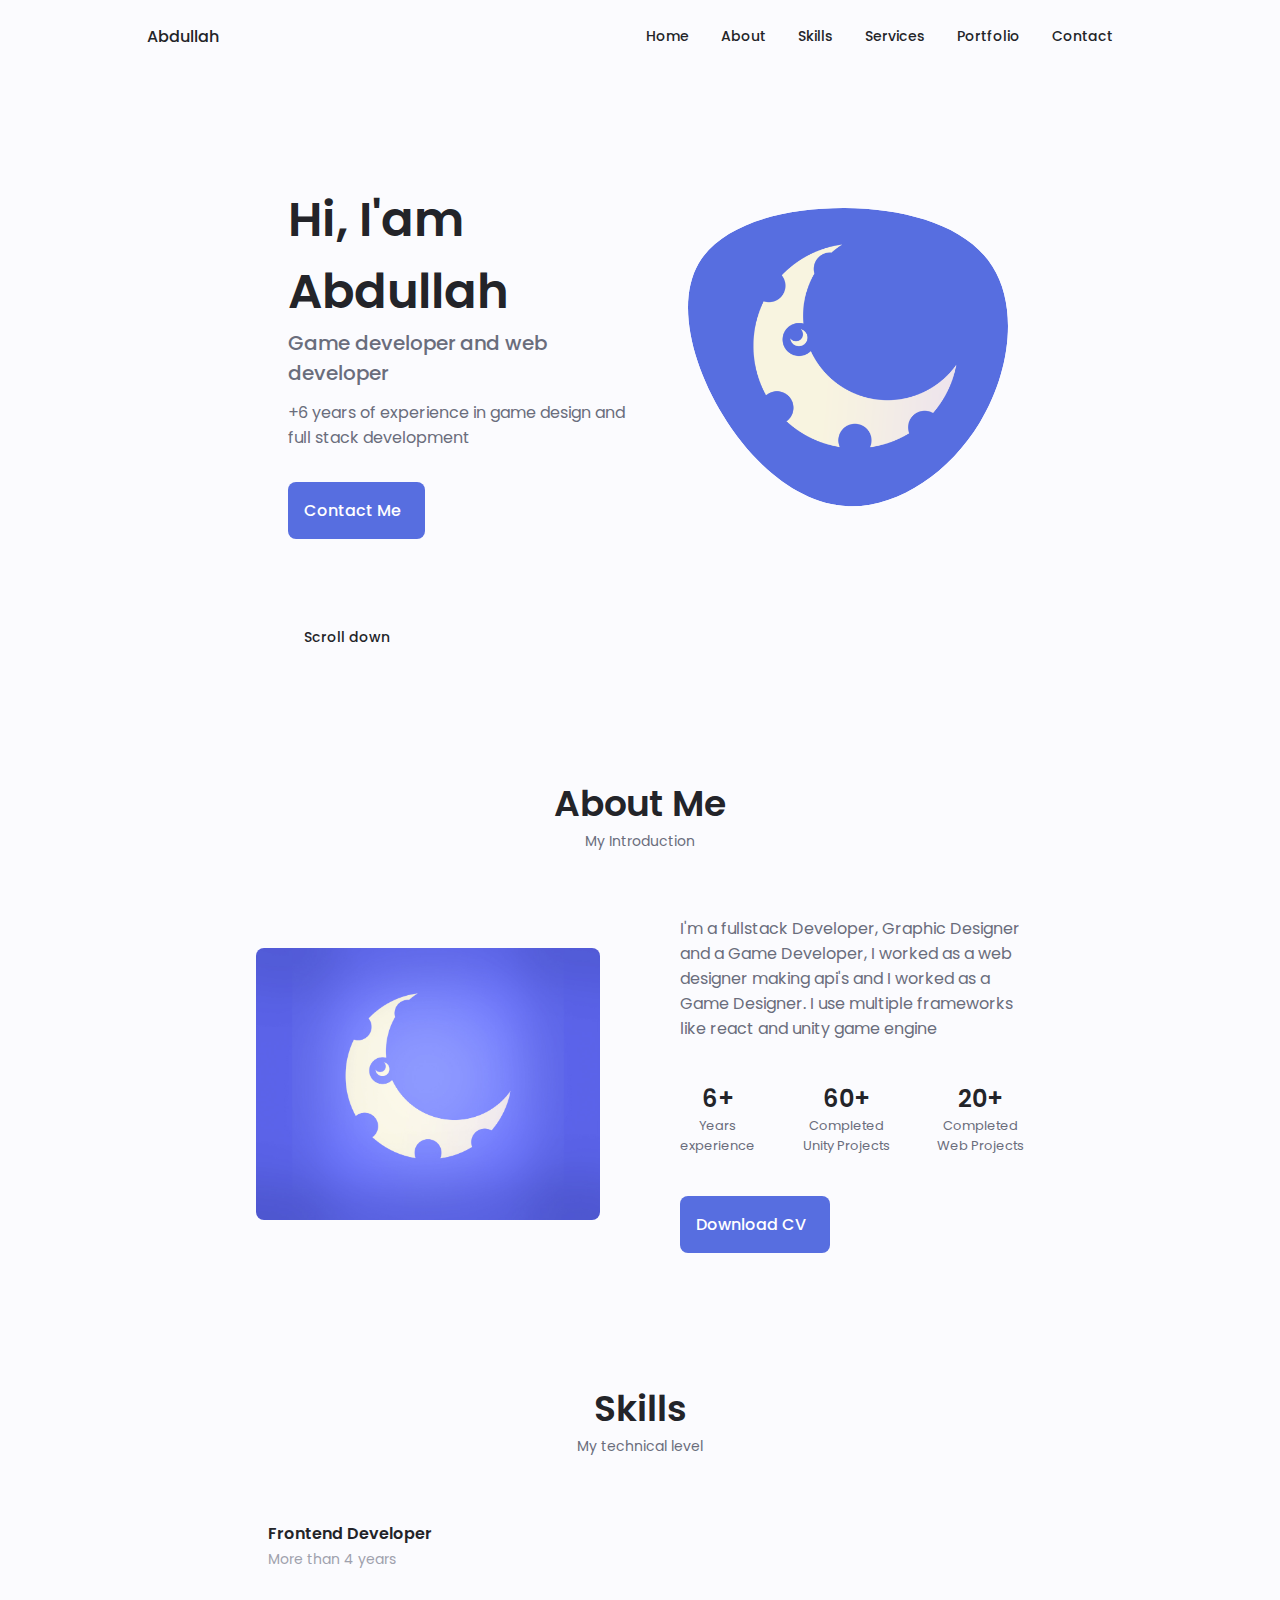
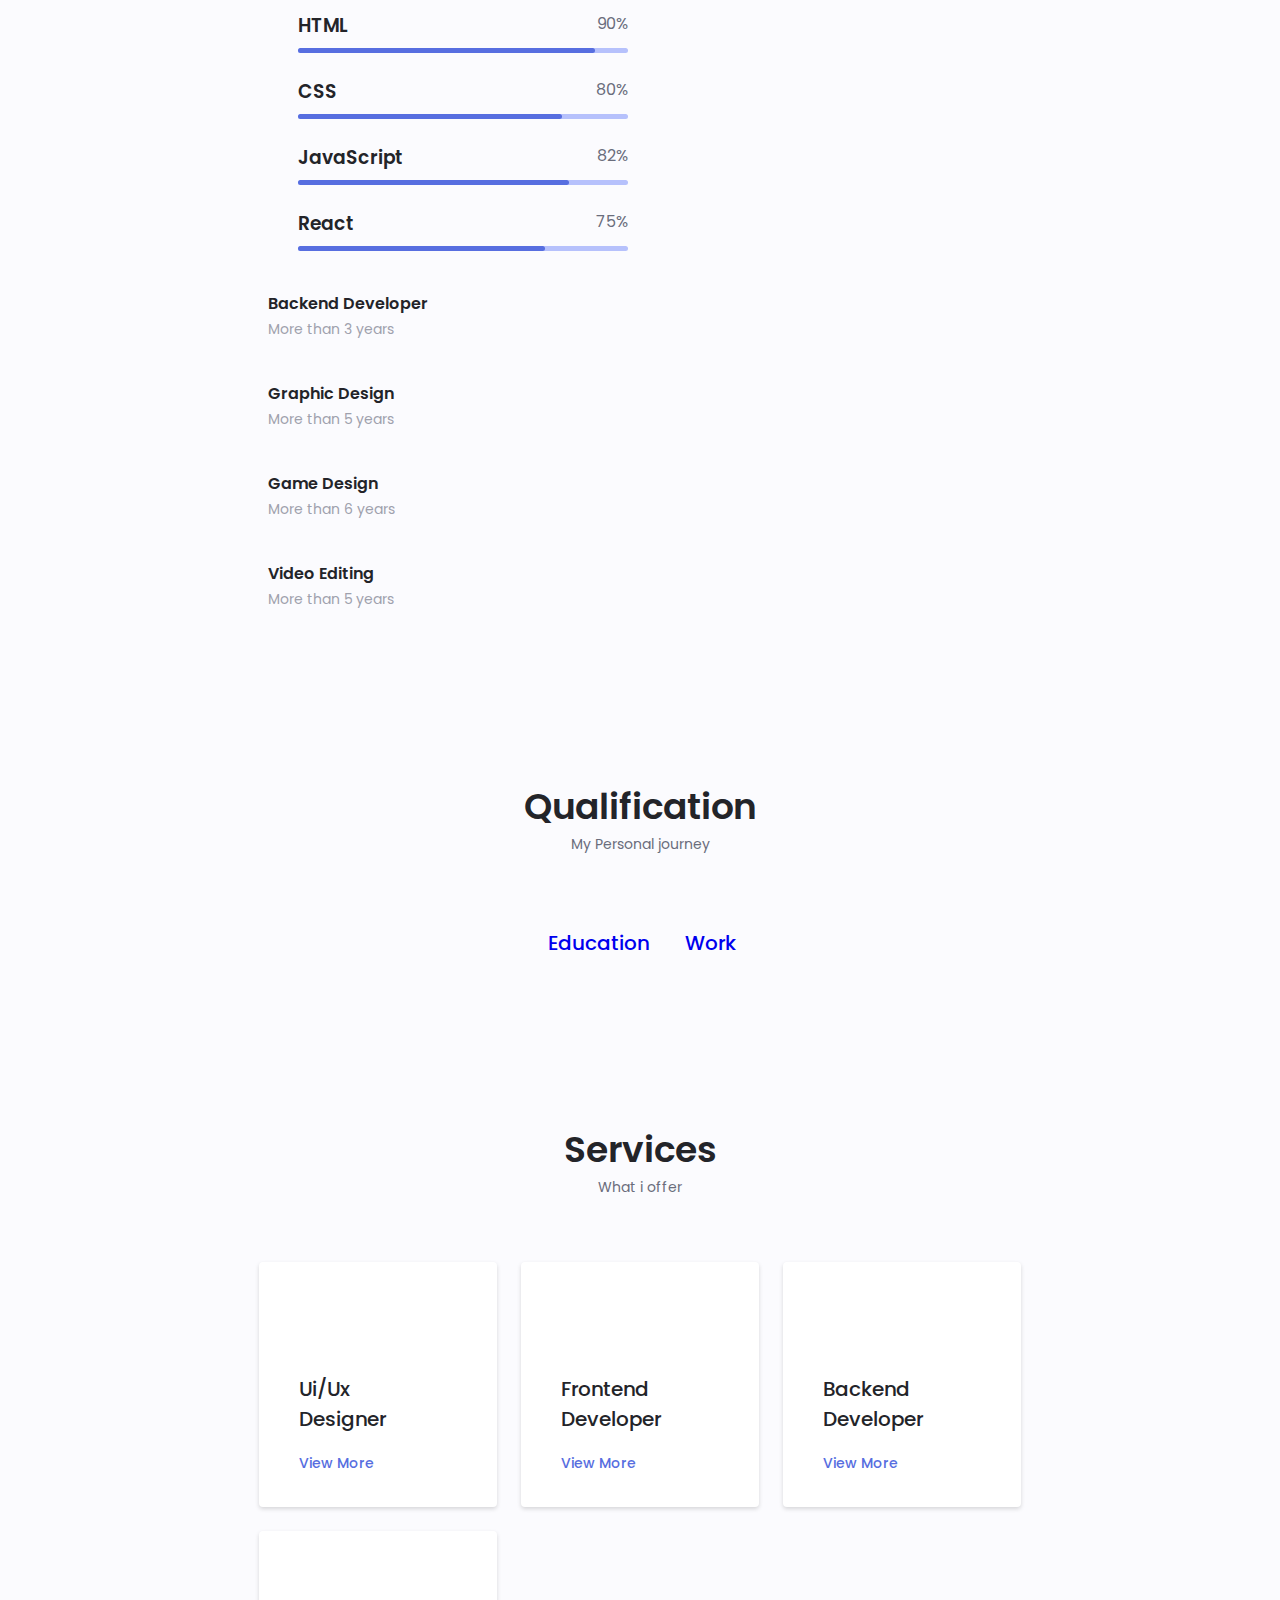
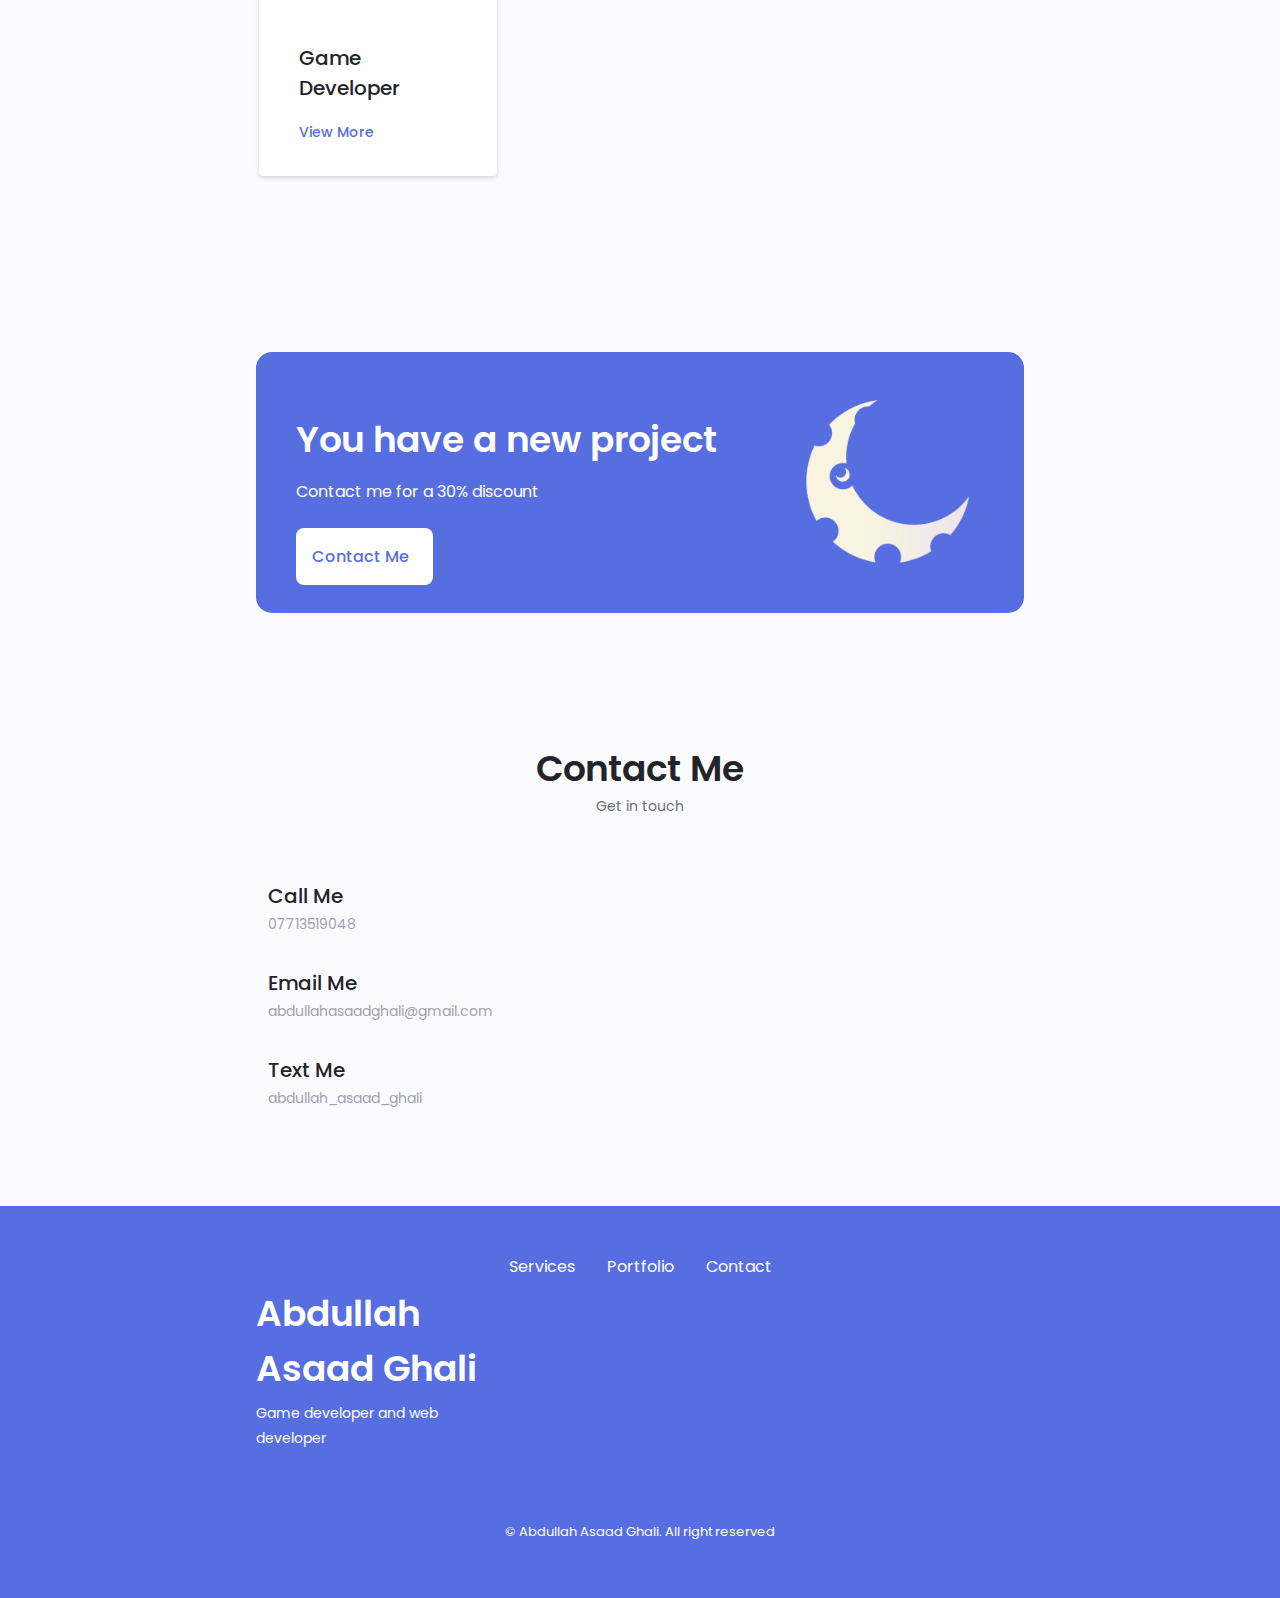
==== commit ede98bfd: "Add files via upload" ====
--- a/index.html
+++ b/index.html
@@ -160,7 +160,7 @@
                     </div>
 
                     <div class="about__buttons">
-                        <a download="" href="pdfs/resume.pdf" class="button button--flex">
+                        <a download="" href="pdfs/Resume.pdf" class="button button--flex">
                             Download CV<i class="uil uil-file-download button__icon"></i>
                         </a>
                     </div>
@@ -437,110 +437,19 @@
 
             <div class="qualification__container container">
                 <div class="qualification__tabs">
-                    <div class="qualification__button buttpn--flex qualification__active" data-target="#education">
-                        <i class="uil uil-graduation-cap qualification__icon"></i>
-                        Education
-                    </div>
-
-                    <div class="qualification__button buttpn--flex" data-target="#work">
-                        <i class="uil uil-briefcase-alt qualification__icon"></i>
-                        Work
-                    </div>
-                </div>
-
-                <div class="qualification__section">
-                    <!--===== QUALIFICATION Content 1=====-->
-                    <div class="qualification__content qualification__active" data-content id="education">
-                        <!--===== QUALIFICATION 1=====-->
-                        <div class="qualification__data">
-                            <div>
-                                <h3 class="qualification_title">IBM</h3>
-                                <span class="qualification__subtitle">Certified in IBM Cloud Essentials V3</span>
-                            </div>
-                        </div>
-
-                        <!--===== QUALIFICATION 2=====-->
-                        <div class="qualification__data">
-                            <div>
-                                <h3 class="qualification_title">Google Analytics</h3>
-                                <span class="qualification__subtitle">Certified in Data Analytics</span>
-                            </div>
-                        </div>
-
-                        <!--===== QUALIFICATION 3=====-->
-                        <div class="qualification__data">
-                            <div>
-                                <h3 class="qualification_title">MongoDB</h3>
-                                <span class="qualification__subtitle">Certified in Introduction to MongoDB</span>
-                            </div>
-                        </div>
-
-                        <!--===== QUALIFICATION 4=====-->
-                        <div class="qualification__data">
-                            <div>
-                                <h3 class="qualification_title">Cyber Security</h3>
-                                <span class="qualification__subtitle">Oxford Home Study Centre (OHSC)</span>
-                            </div>
-                        </div>
-
-                        <!--===== QUALIFICATION 5=====-->
-                        <div class="qualification__data">
-                            <div>
-                                <h3 class="qualification_title">PMO</h3>
-                                <span class="qualification__subtitle">OpenLearn Statement Of Participation</span>
-                            </div>
-                        </div>
-
-                        <!--===== QUALIFICATION 6=====-->
-                        <div class="qualification__data">
-                            <div>
-                                <h3 class="qualification_title">Unique Value Proposition</h3>
-                                <span class="qualification__subtitle">HP Certificate of Completion</span>
-                            </div>
-                        </div>
-                    </div>
-                        <!--===== QUALIFICATION Content 2=====-->
-                    <div class="qualification__content" data-content id="work">
-                        <!--===== QUALIFICATION 1=====-->
-                        <div class="qualification__data">
-                            <div>
-                                <h3 class="qualification_title">Teethmon</h3>
-                                <span class="qualification__subtitle">Web Developer / IT Manager</span>
-                            </div>
-                        </div>
-
-                        <!--===== QUALIFICATION 2=====-->
-                        <div class="qualification__data">
-                            <div>
-                                <h3 class="qualification_title">Aldr</h3>
-                                <span class="qualification__subtitle">IT Manager</span>
-                            </div>
-                        </div>
-
-                        <!--===== QUALIFICATION 3=====-->
-                        <div class="qualification__data">
-                            <div>
-                                <h3 class="qualification_title">Dino</h3>
-                                <span class="qualification__subtitle">Full Stack Developer</span>
-                            </div>
-                        </div>
-
-                        <!--===== QUALIFICATION 4=====-->
-                        <div class="qualification__data">
-                            <div>
-                                <h3 class="qualification_title">Is This A Platformer</h3>
-                                <span class="qualification__subtitle">Game Developer</span>
-                            </div>
-                        </div>
-
-                        <!--===== QUALIFICATION 5=====-->
-                        <div class="qualification__data">
-                            <div>
-                                <h3 class="qualification_title">Al-Mustaqbal University</h3>
-                                <span class="qualification__subtitle">Full Stack Developer / Freelancing</span>
-                            </div>
-                        </div>
-                    </div>
+                    <a href="Education.html">
+                        <div class="qualification__button buttpn--flex qualification__active" data-target="#education">
+                            <i class="uil uil-graduation-cap qualification__icon"></i>
+                            Education
+                        </div>
+                    </a>
+
+                    <a href="Work.html" >
+                        <div class="qualification__button buttpn--flex" data-target="#work">
+                            <i class="uil uil-briefcase-alt qualification__icon"></i>
+                            Work
+                        </div>
+                    </a>
                 </div>
                 
             </div>
@@ -726,58 +635,6 @@
                         </div>
                     </div>
                 </div>
-            </div>
-        </section>
-
-        <!--==================== PORTFOLIO ====================-->
-        <section class="portfolio section" id="portfolio">
-            <h2 class="section__title">Portfolio</h2>
-            <span class="section__subtitle">Most recent work</span>
-
-            <div class="portfolio__container container swiper mySwiper">
-                <div class="swiper-wrapper">
-                    <div class="portfolio__content grid swiper-slide">
-                        <img src="images/portfolio1.jpg" class="portfolio__img">
-
-                        <div class="portfolio__data">
-                            <h3 class="portfolio__title">Is This A Platformer</h3>
-                            <p class="portfolio__description">
-                                A Game that is being build in Unity Game Engine and C# The Game is still in progress and the Demo will be released soon.
-                            </p>
-                        </div>
-                    </div>
-
-                    <div class="portfolio__content grid swiper-slide">
-                        <img src="images/portfolio2.jpg" class="portfolio__img">
-
-                        <div class="portfolio__data">
-                            <h3 class="portfolio__title">Dino Platform</h3>
-                            <p class="portfolio__description">
-                                Video sharing Website made for Iraq and middle east content creators made with Nodjs and React and it is still in progress.
-                            </p>
-                        </div>
-                    </div>
-
-                    <div class="portfolio__content grid swiper-slide">
-                        <img src="images/portfolio3.jpg" class="portfolio__img">
-
-                        <div class="portfolio__data">
-                            <h3 class="portfolio__title">Teethmon Blogs Website</h3>
-                            <p class="portfolio__description">
-                                Website adaptable to all devices, used to share medical researchs and blogs in Iraq.
-                            </p>
-                        </div>
-                    </div>
-                </div>
-
-                <div class="swiper-button-next">
-                    <i class="uil uil-angle-right-b swiper-portfolio-icon"></i>
-                </div>
-                <div class="swiper-button-prev">
-                    <i class="uil uil-angle-left-b swiper-portfolio-icon"></i>
-                </div>
-
-                <div class="swiper-pagination"></div>
             </div>
         </section>
 
@@ -820,7 +677,7 @@
 
                         <div>
                             <h3 class="contact__title">Email Me</h3>
-                            <span class="contact__subtitle">worky941@gmail.com</span>
+                            <span class="contact__subtitle">abdullahasaadghali@gmail.com</span>
                         </div>
                     </div>
 
--- a/Css/style.css
+++ b/Css/style.css
@@ -634,10 +634,6 @@
 
 .qualification__active[data-content]{
   display: block;
-}
-
-.qualification__button.qualification__active{
-  color: var(--first-color);
 }
 /*==================== SERVICES ====================*/
 .services__container{
@@ -751,6 +747,8 @@
   width: 265px;
   border-radius: .5rem;
   justify-self: center;
+  box-shadow: -1px 3px 20px 0px;
+  margin: 20px;
 }
 
 .portfolio__title{
@@ -1181,6 +1179,8 @@
 
   .portfolio__img{
     width: 320px;
+    box-shadow: -1px 3px 10px 0px;
+    margin: 20px;
   }
 
   .portfolio__content{
@@ -1267,4 +1267,16 @@
   .swiper-container-horizontal > .swiper-pagination-bullets{
     bottom: -4.5rem;
   }
+
+  .a{
+    text-decoration: none;
+  }
+}
+.portfolio__data {
+  margin-bottom: 20px;
+}
+.portfolio2__img{
+  width: 320px;
+  margin-bottom: 34px;
+  border-radius: 10px;
 }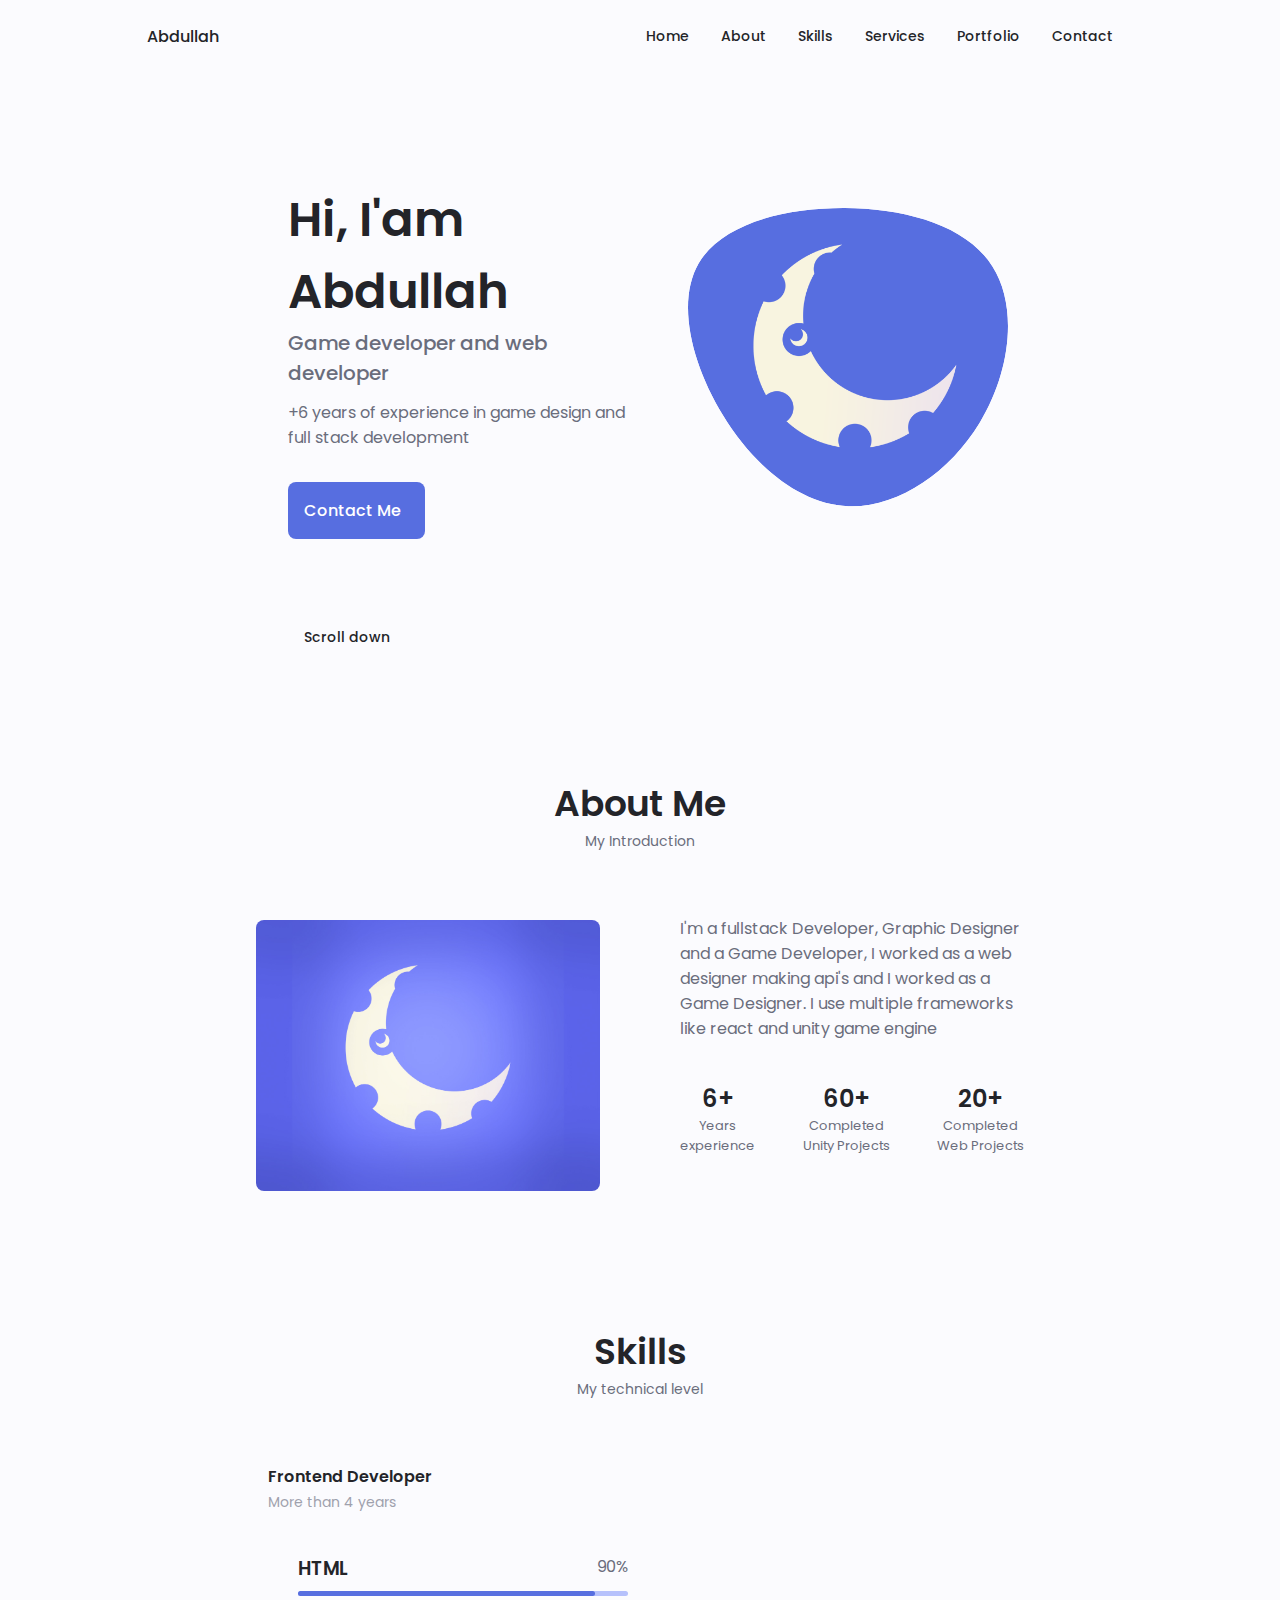
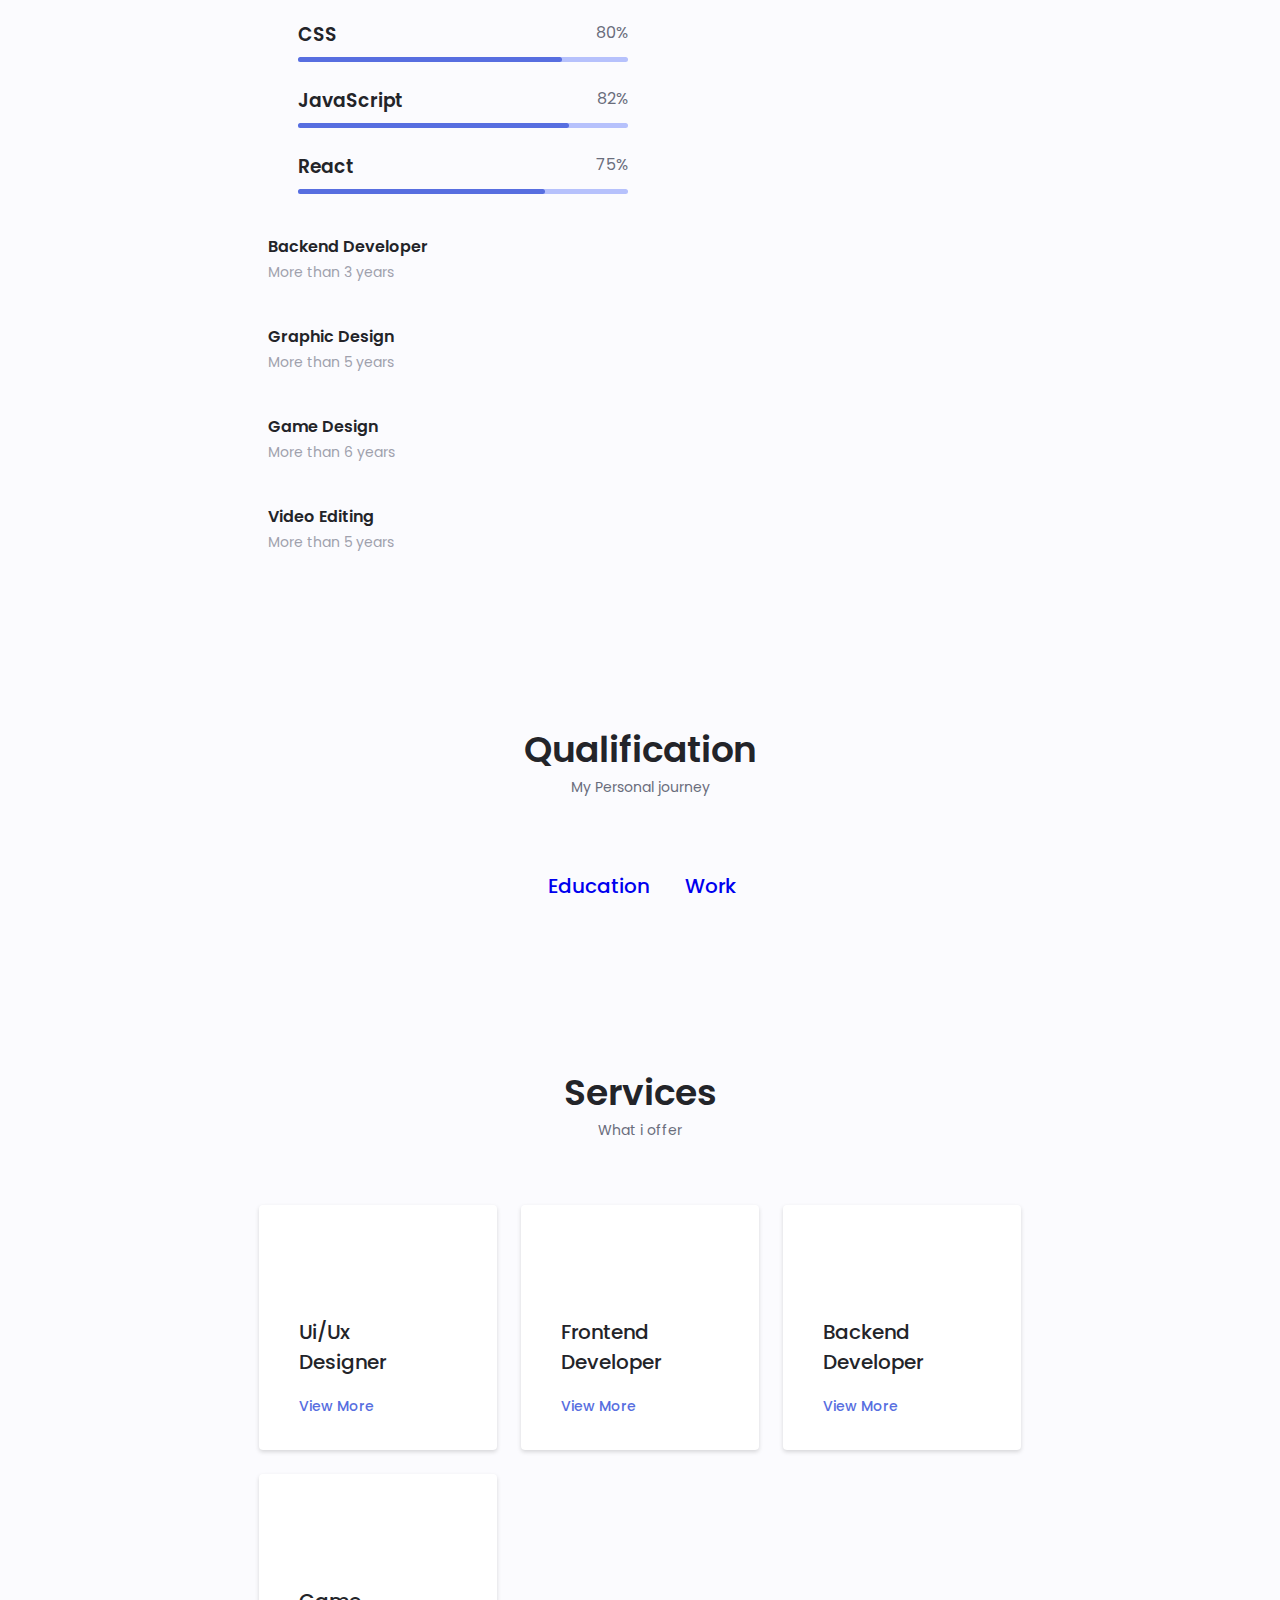
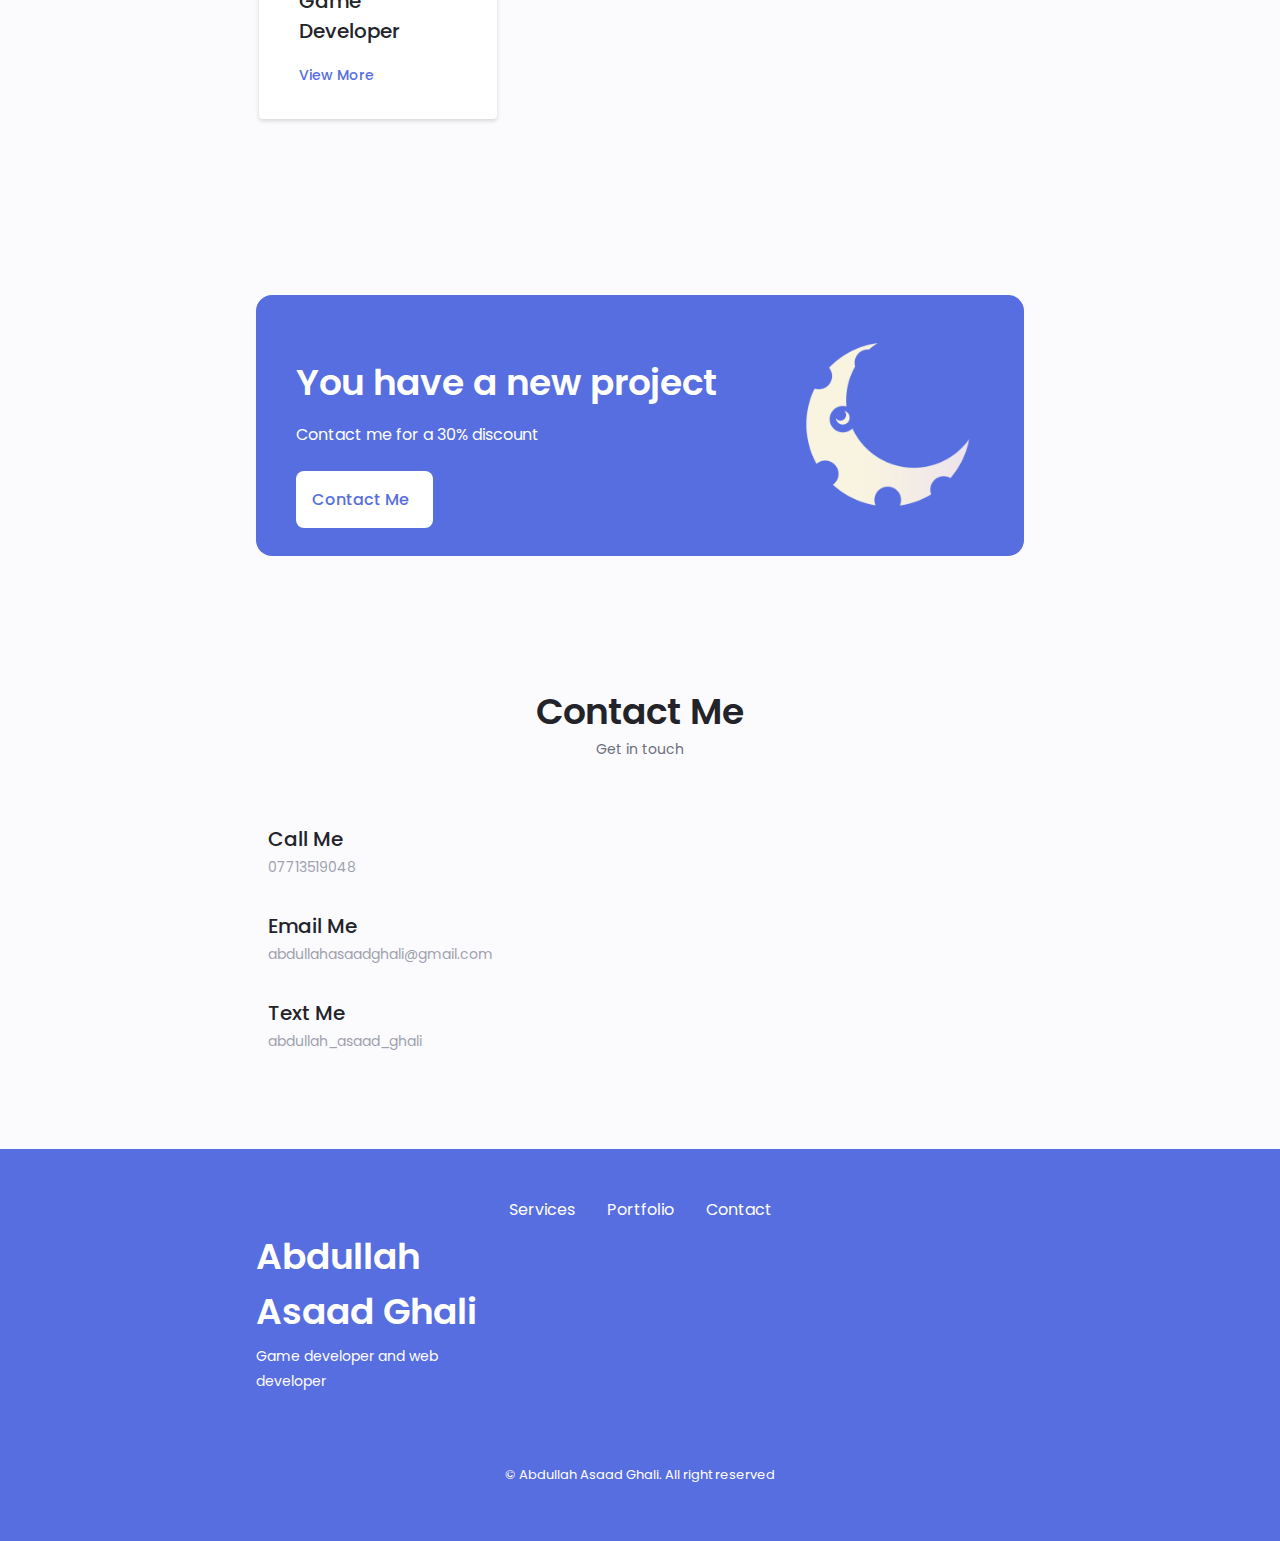
==== commit 4e7a950f: "Update index.html" ====
--- a/index.html
+++ b/index.html
@@ -158,12 +158,6 @@
                             <span class="about__info-name">Completed <br> Web Projects</span>
                         </div>
                     </div>
-
-                    <div class="about__buttons">
-                        <a download="" href="pdfs/Resume.pdf" class="button button--flex">
-                            Download CV<i class="uil uil-file-download button__icon"></i>
-                        </a>
-                    </div>
                 </div>
             </div>
         </section>
@@ -739,4 +733,4 @@
     <!--==================== MAIN JS ====================-->
     <script src="Js/main.js"></script>
 </body>
-</html>+</html>
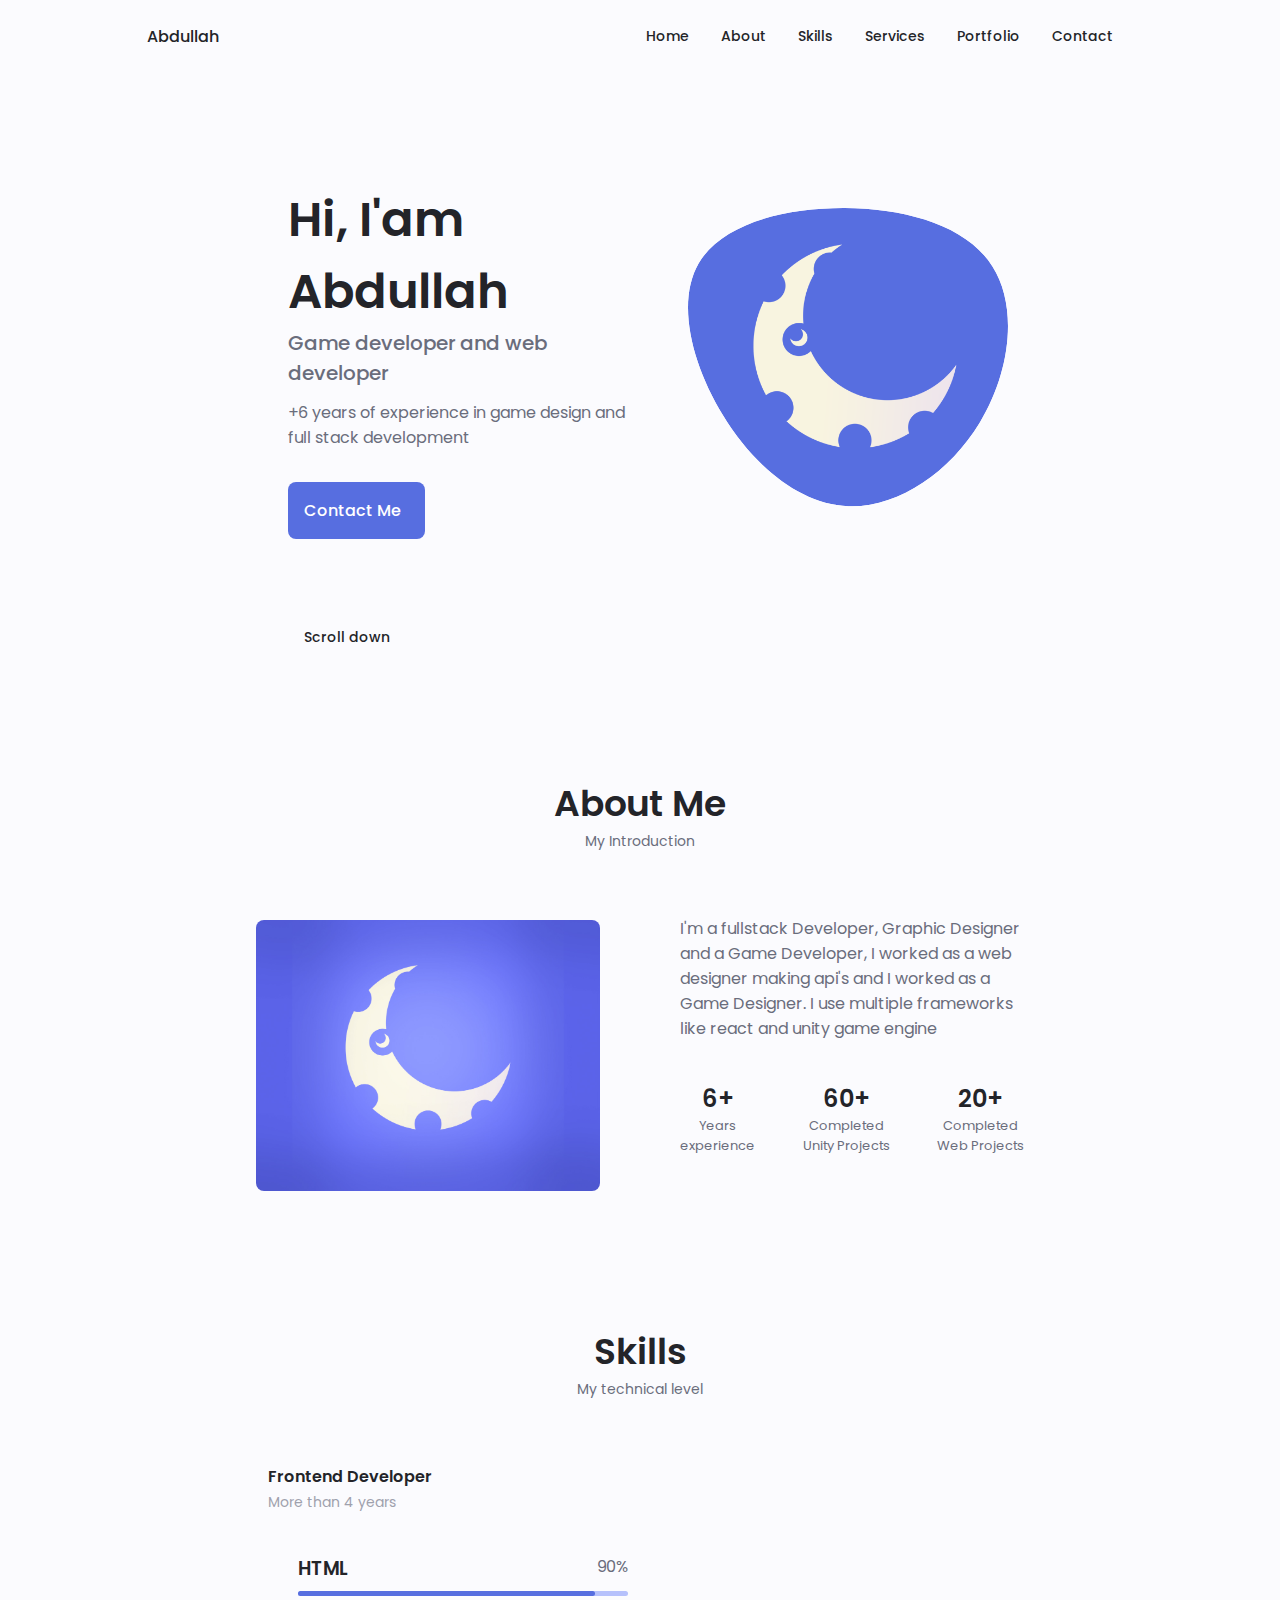
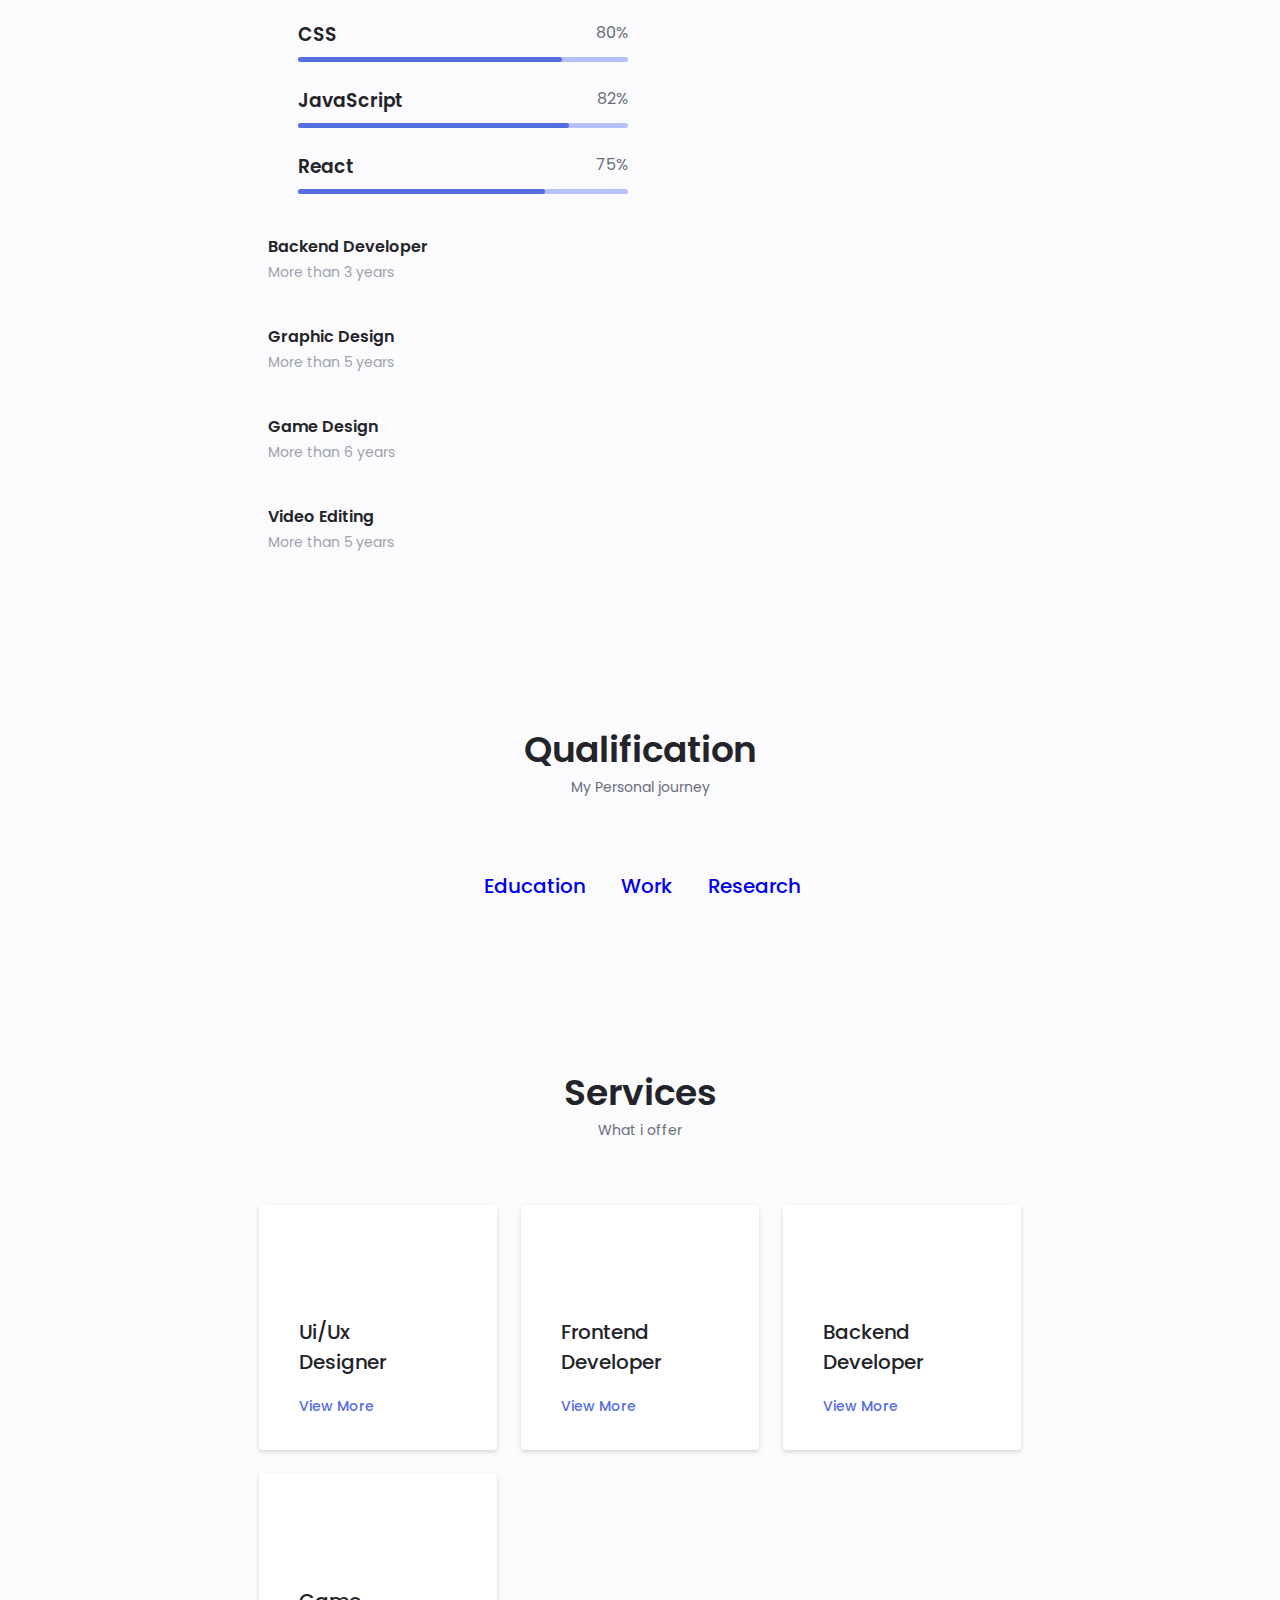
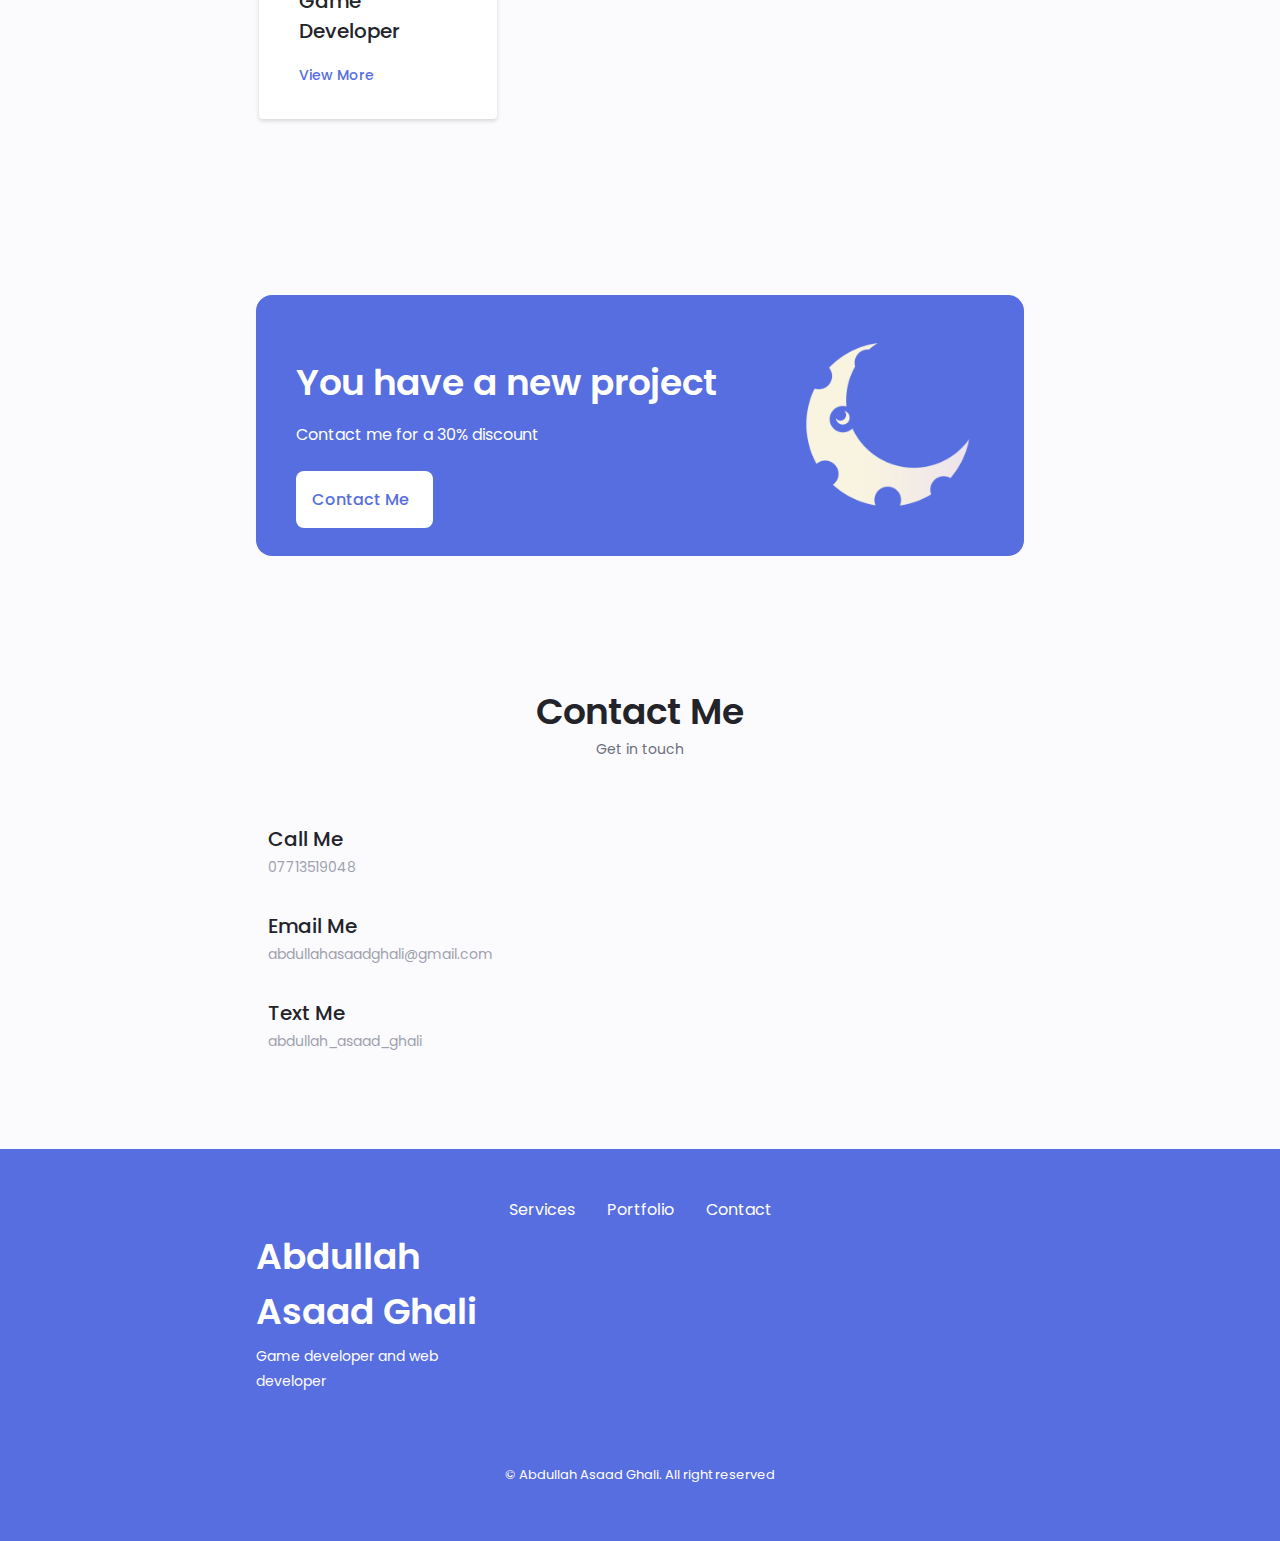
==== commit d4b55ac8: "Update index.html" ====
--- a/index.html
+++ b/index.html
@@ -444,6 +444,13 @@
                             Work
                         </div>
                     </a>
+
+                    <a href="Research.html" >
+                        <div class="qualification__button buttpn--flex" data-target="#work">
+                            <i class="uil uil-briefcase-alt qualification__icon"></i>
+                            Research
+                        </div>
+                    </a>
                 </div>
                 
             </div>
